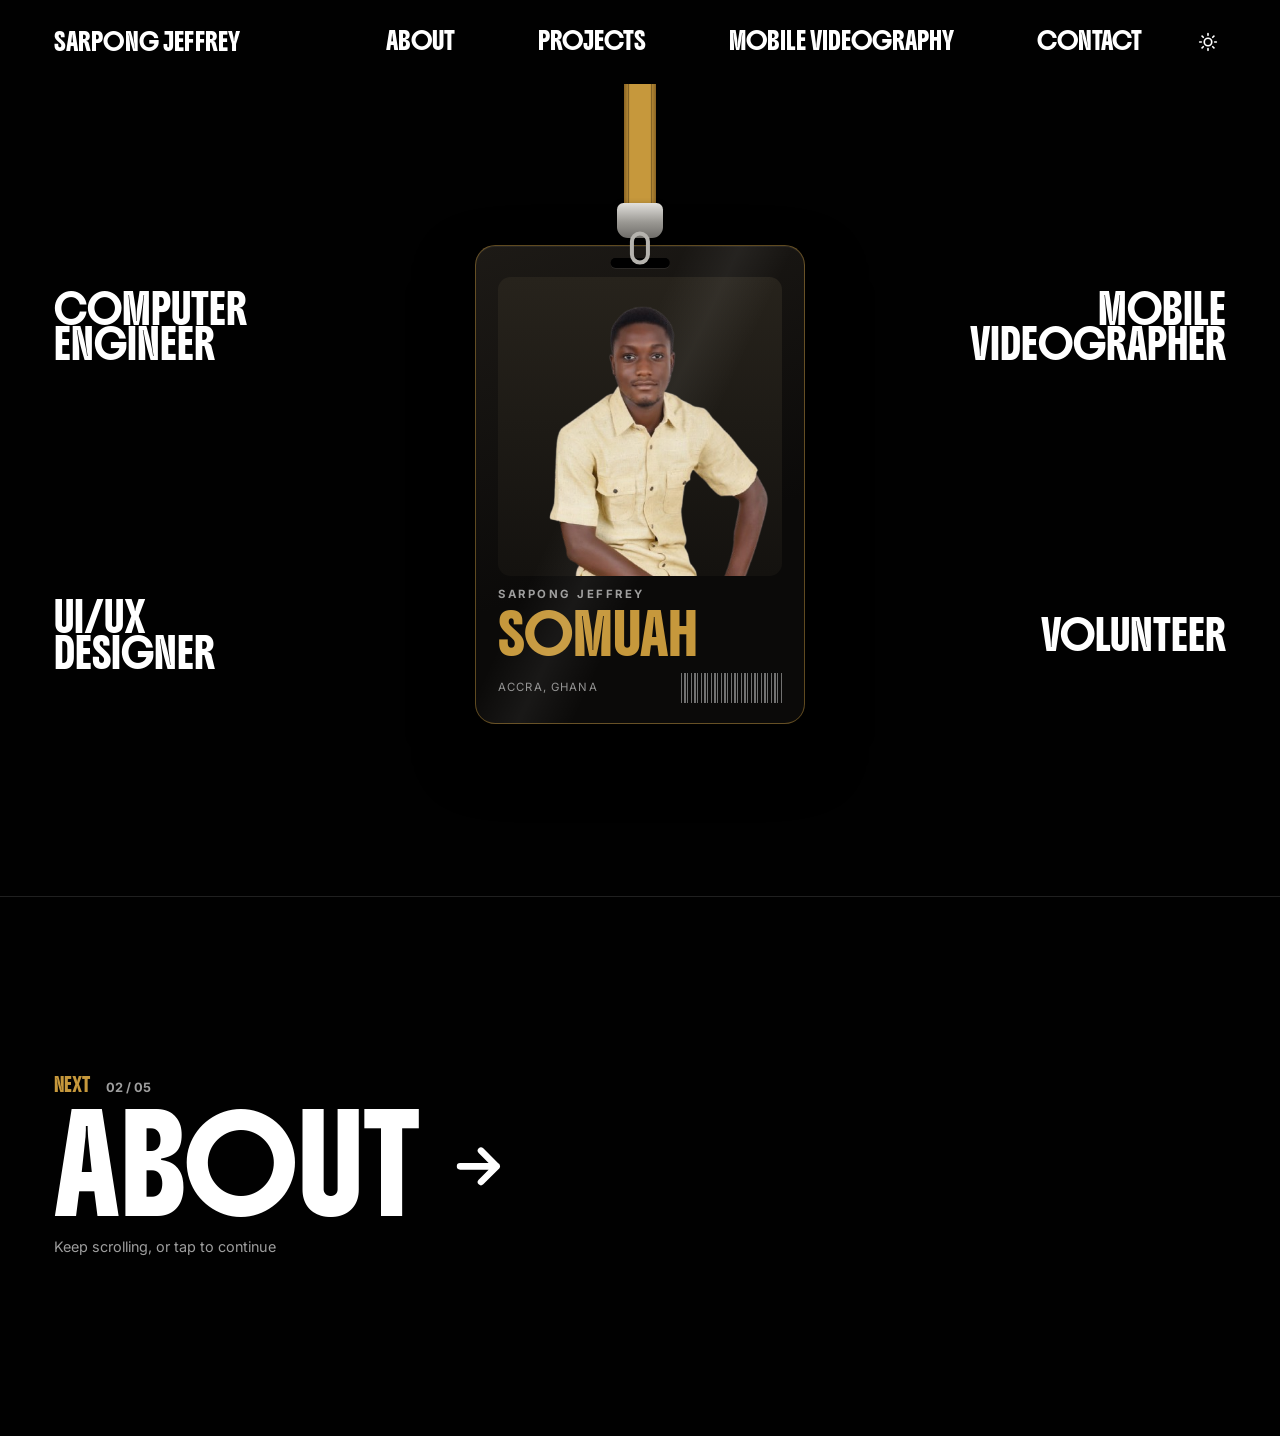
==== index.html @ 5178a1b6 "Flip the badge back with a click anywhere on it The back's "Flip" button is gone; the whole face fli" ====
<!doctype html>
<html lang="en">
<head>
<meta charset="utf-8">
<meta name="viewport" content="width=device-width, initial-scale=1">
<title>Sarpong Jeffrey — Computer Engineer, Mobile Videographer, UI/UX Designer</title>
<meta name="description" content="Portfolio of Sarpong Jeffrey Somuah — computer engineer, mobile videographer, UI/UX designer and volunteer based in Accra, Ghana.">
<meta property="og:type" content="website">
<meta property="og:site_name" content="Sarpong Jeffrey">
<meta property="og:title" content="Sarpong Jeffrey — Computer Engineer, Mobile Videographer, UI/UX Designer">
<meta property="og:description" content="Portfolio of Sarpong Jeffrey Somuah — computer engineer, mobile videographer, UI/UX designer and volunteer based in Accra, Ghana.">
<meta property="og:url" content="https://s0muah.github.io/">
<meta property="og:image" content="https://s0muah.github.io/assets/og-card.png">
<meta property="og:image:width" content="1200">
<meta property="og:image:height" content="630">
<meta property="og:image:alt" content="Sarpong Jeffrey seated in front of a gold circle, beside his name and roles.">
<meta name="twitter:card" content="summary_large_image">
<link rel="icon" href="favicon.svg" type="image/svg+xml">
<link rel="icon" href="favicon-32.png" type="image/png" sizes="32x32">
<link rel="apple-touch-icon" href="apple-touch-icon.png">
<link rel="preconnect" href="https://fonts.googleapis.com">
<link rel="preconnect" href="https://fonts.gstatic.com" crossorigin>
<link rel="stylesheet" href="https://fonts.googleapis.com/css2?family=Boldonse&family=Inter:wght@400;700&display=swap">
<script>try { if (localStorage.getItem("theme") === "light") document.documentElement.dataset.theme = "light"; } catch (e) {}</script>
<link rel="stylesheet" href="css/style.css?v=0d8127ca">
</head>
<body>

<header>
  <nav class="nav" aria-label="Primary">
    <a class="nav__brand" href="index.html">SARPONG JEFFREY</a>
    <button class="nav__toggle" type="button" aria-expanded="false" aria-controls="primary-menu">MENU</button>
    <ul class="nav__menu" id="primary-menu">
      <li><a class="nav__link" href="about.html">ABOUT</a></li>
      <li><a class="nav__link" href="projects.html">PROJECTS</a></li>
      <li><a class="nav__link" href="videography.html">MOBILE VIDEOGRAPHY</a></li>
      <li><a class="nav__link" href="contact.html">CONTACT</a></li>
    </ul>
    <button class="nav__theme" type="button" aria-label="Switch to light mode">
      <svg class="nav__theme-sun" viewBox="0 0 24 24" fill="none" stroke="currentColor" stroke-width="2" stroke-linecap="round" aria-hidden="true"><circle cx="12" cy="12" r="4.5"/><path d="M12 2v2M12 20v2M4.9 4.9l1.4 1.4M17.7 17.7l1.4 1.4M2 12h2M20 12h2M4.9 19.1l1.4-1.4M17.7 6.3l1.4-1.4"/></svg>
      <svg class="nav__theme-moon" viewBox="0 0 24 24" fill="none" stroke="currentColor" stroke-width="2" stroke-linecap="round" stroke-linejoin="round" aria-hidden="true"><path d="M20.5 14.5A8.5 8.5 0 1 1 9.5 3.5a7 7 0 0 0 11 11z"/></svg>
    </button>
  </nav>
</header>

<main>
  <section class="hero" aria-labelledby="hero-name">
    <h1 class="visually-hidden" id="hero-name">Sarpong Jeffrey Somuah</h1>

    <!-- ID badge on a lanyard: drops in, then main.js flips it between the
         photo and "What I do". The face that is turned away is made inert. -->
    <div class="badge">
      <span class="badge__strap" aria-hidden="true"></span>
      <span class="badge__clip" aria-hidden="true"></span>
      <div class="badge__card">
        <div class="badge__inner">
          <div class="badge__face badge__face--front">
            <span class="badge__slot" aria-hidden="true"></span>
            <div class="badge__photo">
              <img src="assets/portrait-home.png" alt="Sarpong Jeffrey, wearing a cream linen shirt." width="422" height="591">
            </div>
            <p class="badge__first">SARPONG JEFFREY</p>
            <p class="badge__name">SOMUAH</p>
            <div class="badge__foot">
              <span class="badge__meta">Accra, Ghana</span>
              <span class="badge__code" aria-hidden="true"></span>
            </div>
            <button class="badge__flip" type="button" aria-label="Flip the card to see what I do"></button>
          </div>
          <div class="badge__face badge__face--back" inert>
            <span class="badge__slot" aria-hidden="true"></span>
            <p class="badge__heading">WHAT I DO</p>
            <ul class="badge__roles">
              <li><a href="projects.html"><span class="badge__num">01</span><span><b>Computer Engineer</b><small>Projects</small></span></a></li>
              <li><a href="videography.html"><span class="badge__num">02</span><span><b>Mobile Videographer</b><small>Reels</small></span></a></li>
              <li><a href="projects.html"><span class="badge__num">03</span><span><b>UI/UX Designer</b><small>Projects</small></span></a></li>
              <li><a href="about.html"><span class="badge__num">04</span><span><b>Volunteer</b><small>About</small></span></a></li>
            </ul>
            <div class="badge__foot">
              <span class="badge__meta">Accra, Ghana</span>
              <span class="badge__code" aria-hidden="true"></span>
            </div>
            <button class="badge__flip" type="button" aria-label="Flip the card back to the photo"></button>
          </div>
        </div>
      </div>
    </div>

    <span class="hero__tag hero__tag--tl">COMPUTER<br>ENGINEER</span>
    <a class="hero__tag hero__tag--tr" href="videography.html">MOBILE<br>VIDEOGRAPHER</a>
    <span class="hero__tag hero__tag--bl">UI/UX<br>DESIGNER</span>
    <span class="hero__tag hero__tag--br">VOLUNTEER</span>
  </section>
</main>

<!-- Leads on to the next page: click it, or keep scrolling at the bottom of
     the page to fill the gold line (main.js). -->
<a class="next" href="about.html">
  <span class="next__label">NEXT <span class="next__step">02 / 05</span></span>
  <span class="next__title">ABOUT<svg class="next__arrow" viewBox="0 0 24 24" fill="none" stroke="currentColor" stroke-width="2.5" stroke-linecap="round" stroke-linejoin="round" aria-hidden="true"><path d="M5 12h14M13 6l6 6-6 6"/></svg></span>
  <span class="next__hint">Keep scrolling, or tap to continue</span>
  <span class="next__bar" aria-hidden="true"></span>
</a>
<!-- Back to top; main.js shows it once the visitor is well down the page. -->
<button class="totop" type="button" aria-label="Back to top" hidden>
  <svg viewBox="0 0 24 24" fill="none" stroke="currentColor" stroke-width="2.5" stroke-linecap="round" stroke-linejoin="round" aria-hidden="true"><path d="M12 19V5M6 11l6-6 6 6"/></svg>
</button>

<!-- Floating now-playing mini-player; main.js fills, peeks and tucks it. -->
<a class="np" href="https://open.spotify.com/" target="_blank" rel="noopener noreferrer" hidden>
  <span class="np__disc" aria-hidden="true"><img class="np__art" alt="" width="64" height="64" hidden></span>
  <span class="np__more">
    <span class="np__body">
      <span class="np__text">
        <span class="np__status"><span class="np__bars" aria-hidden="true"><span></span><span></span><span></span></span><span class="np__label">Now playing</span></span>
        <span class="np__title"></span>
        <span class="np__artist"></span>
      </span>
      <svg class="np__go" viewBox="0 0 24 24" fill="none" stroke="currentColor" stroke-width="2" stroke-linecap="round" stroke-linejoin="round" aria-hidden="true"><path d="M7 17 17 7M8 7h9v9"/></svg>
    </span>
  </span>
</a>

<script src="js/main.js?v=79698c44"></script>
</body>
</html>
---- css/style.css ----
/* ==========================================================================
   Sarpong Jeffrey — portfolio
   Design tokens taken directly from the Figma file (Fr6ovCaBcgdWnB078Ls0Df).
   ========================================================================== */

:root {
  color-scheme: dark;

  --bg:          #010101;
  --fg:          #ffffff;
  --gold:        rgba(198, 152, 60, 0.82);   /* Ellipse 1 fill */
  --gold-solid:  #c6983c;
  --green:       #56a741;                    /* journey / achievement labels */
  --wordmark:    rgba(255, 255, 255, 0.71);  /* "SOMUAH" */
  --scrim:       rgba(18, 15, 15, 0.84);     /* videography overlay */
  --card-veil:   rgba(0, 0, 0, 0.18);        /* reel card tint */
  --muted:       rgba(255, 255, 255, 0.62);
  --surface:     rgba(255, 255, 255, 0.06);  /* empty reel card */
  --hairline:    rgba(255, 255, 255, 0.12);
  --fade:        rgba(1, 1, 1, 0.88);        /* mobile hero tag backing */
  --fade-clear:  rgba(1, 1, 1, 0);
  --np-bg:       rgba(16, 14, 12, 0.78);     /* floating now-playing */

  --display: "Boldonse", "Arial Black", system-ui, sans-serif;
  --body:    "Inter", system-ui, -apple-system, sans-serif;

  /* The Figma frame is 1512x982; page gutters scale from that. */
  --gutter: clamp(1.25rem, 4.2vw, 4rem);
  --maxw: 1512px;
}

/* Light mode — not in the Figma file, which is dark only. Set on <html> by
   the inline script in each page's <head>, from the visitor's saved choice.
   Warm paper rather than pure white, to sit with the cream and gold. Gold
   and green are deepened: at their design values they fall well under 4.5:1
   against a light ground. */
:root[data-theme="light"] {
  color-scheme: light;

  --bg:          #f6f2ea;
  --fg:          #141210;
  --gold-solid:  #8f6420;
  --green:       #3a7a2b;
  --wordmark:    rgba(20, 18, 16, 0.78);
  --scrim:       rgba(246, 242, 234, 0.88);
  --muted:       rgba(20, 18, 16, 0.64);
  --surface:     rgba(20, 18, 16, 0.06);
  --hairline:    rgba(20, 18, 16, 0.14);
  --fade:        rgba(246, 242, 234, 0.9);
  --fade-clear:  rgba(246, 242, 234, 0);
  --np-bg:       rgba(250, 247, 241, 0.86);
}

*, *::before, *::after { box-sizing: border-box; }

html { -webkit-text-size-adjust: 100%; scroll-behavior: smooth; }

body {
  margin: 0;
  background: var(--bg);
  color: var(--fg);
  font-family: var(--body);
  font-size: 16px;
  line-height: 1.5;
  overflow-x: hidden;
  -webkit-font-smoothing: antialiased;
  transition: background-color 0.3s ease, color 0.3s ease;
}

img { max-width: 100%; display: block; }
a { color: inherit; }

.visually-hidden {
  position: absolute; width: 1px; height: 1px;
  padding: 0; margin: -1px; overflow: hidden;
  clip: rect(0 0 0 0); white-space: nowrap; border: 0;
}

:focus-visible { outline: 2px solid var(--gold-solid); outline-offset: 4px; }

/* --------------------------------------------------------------------------
   Navigation — Boldonse 20px in the design, tracked across the top edge.
   -------------------------------------------------------------------------- */

.nav {
  position: relative;
  z-index: 30;
  display: flex;
  align-items: center;
  justify-content: space-between;
  gap: 1rem;
  padding: clamp(1rem, 2.4vw, 1.5rem) var(--gutter);
  max-width: var(--maxw);
  margin: 0 auto;
}

.nav__brand,
.nav__link {
  font-family: var(--display);
  font-size: clamp(0.6rem, 1.32vw, 1.25rem);
  line-height: 1.4;
  text-decoration: none;
  white-space: nowrap;
}

.nav__brand { letter-spacing: 0.01em; }

.nav__menu {
  display: flex;
  align-items: center;
  gap: clamp(1rem, 6.5vw, 6.5rem);
  list-style: none;
  margin: 0;
  padding: 0;
}

.nav__link {
  position: relative;
  padding-bottom: 2px;
  transition: color 0.22s ease;
}

.nav__link::after {
  content: "";
  position: absolute;
  left: 0; bottom: -2px;
  width: 100%; height: 2px;
  background: var(--gold-solid);
  transform: scaleX(0);
  transform-origin: left;
  transition: transform 0.28s ease;
}

.nav__link:hover::after,
.nav__link:focus-visible::after,
.nav__link[aria-current="page"]::after { transform: scaleX(1); }

.nav__link[aria-current="page"] { color: var(--gold-solid); }

/* Toggle is only revealed at the narrow breakpoint. */
.nav__toggle {
  display: none;
  background: none;
  border: 0;
  color: var(--fg);
  font-family: var(--display);
  font-size: 0.7rem;
  cursor: pointer;
  padding: 0.4rem 0;
}

/* Theme switch. Last in the row on desktop; main.js keeps its label in step
   with the theme it would switch to. */
.nav__menu { margin-left: auto; }

.nav__theme {
  order: 1;
  display: grid;
  place-items: center;
  flex: 0 0 auto;
  width: 2.25rem;
  height: 2.25rem;
  margin-left: clamp(0.5rem, 2.5vw, 2.5rem);
  padding: 0;
  border: 0;
  border-radius: 50%;
  background: none;
  color: var(--fg);
  cursor: pointer;
  transition: color 0.22s ease, rotate 0.4s ease;
}

.nav__theme:hover,
.nav__theme:focus-visible { color: var(--gold-solid); rotate: 20deg; }

.nav__theme svg { width: 1.25rem; height: 1.25rem; }

/* Shows the theme a click would switch to: the sun in dark mode. */
.nav__theme-moon,
:root[data-theme="light"] .nav__theme-sun { display: none; }

:root[data-theme="light"] .nav__theme-moon { display: block; }

/* --------------------------------------------------------------------------
   Homepage hero
   The ID badge hangs in the centre, with the role tags in the lower corners.
   -------------------------------------------------------------------------- */

.hero {
  position: relative;
  /* Definite height, which the badge is placed from. The svh line wins where supported: on phones 100vh is the height with the URL
     bar hidden, so reserving it pushes the tags below the fold. */
  height: calc(100vh - 5.5rem);
  height: calc(100svh - 5.5rem);
  min-height: 520px;
  max-width: var(--maxw);
  margin: 0 auto;
  overflow: hidden;
  /* The ID badge hangs from the top edge with its card centred at --badge-y
     of the hero's height; its width keeps the card about 60% of that. */
  --hero-h: max(100vh - 5.5rem, 520px);
  --hero-h: max(100svh - 5.5rem, 520px);
  --badge-w: min(var(--hero-h) * 0.41, 330px, 64vw);
  --badge-y: 0.5;
}

/* --------------------------------------------------------------------------
   ID badge: a lanyard card in the middle of the hero. The front
   carries the photo and name; .badge--flipped (main.js) turns it over to
   "What I do". Everything inside is sized in em off the card's width, so it
   scales as one piece. Fixed dark in both themes, like the record.
   -------------------------------------------------------------------------- */

.badge {
  position: absolute;
  top: 0;
  left: 50%;
  translate: -50% 0;
  width: var(--badge-w);
  display: flex;
  flex-direction: column;
  align-items: center;
  font-size: calc(var(--badge-w) / 18);
  transform-origin: 50% 0;
}

.badge__strap {
  width: 1.7em;
  height: max(1.5rem, var(--hero-h) * var(--badge-y) - var(--badge-w) * 0.725 - 2.6em);
  background:
    linear-gradient(90deg, transparent 0.2em, rgba(0, 0, 0, 0.28) 0.2em 0.26em, transparent 0.26em calc(100% - 0.26em), rgba(0, 0, 0, 0.28) calc(100% - 0.26em) calc(100% - 0.2em), transparent calc(100% - 0.2em)),
    linear-gradient(90deg, #8a6424, #c6983c 20% 80%, #8a6424);
}

/* Metal clip at the end of the strap, with the ring that runs into the
   card's slot. */
.badge__clip {
  position: relative;
  z-index: 2;
  width: 2.5em;
  height: 1.9em;
  border-radius: 0.35em 0.35em 0.6em 0.6em;
  background: linear-gradient(#e2e0dc, #9a9893 55%, #6f6d69);
  box-shadow: 0 0.15em 0.4em rgba(0, 0, 0, 0.45);
  /* It overlaps the card's top edge; a click there should still flip it. */
  pointer-events: none;
}

.badge__clip::after {
  content: "";
  position: absolute;
  top: 100%;
  left: 50%;
  translate: -50% -0.35em;
  width: 1.1em;
  height: 1.8em;
  border: 0.22em solid #b5b3ae;
  border-radius: 0.6em;
}

.badge__card {
  width: 100%;
  aspect-ratio: 1 / 1.45;
  margin-top: 0.4em;
  perspective: 1400px;
}

.badge__inner {
  position: relative;
  height: 100%;
  transform-style: preserve-3d;
  transition: transform 0.95s cubic-bezier(0.5, 0.05, 0.2, 1);
}

.badge--flipped .badge__inner { transform: rotateY(180deg); }

.badge__face {
  position: absolute;
  inset: 0;
  display: flex;
  flex-direction: column;
  padding: 1.7em 1.2em 1.1em;
  border: 1px solid rgba(198, 152, 60, 0.45);
  border-radius: 1.1em;
  background: linear-gradient(160deg, #1d1a16, #0b0a09 62%);
  box-shadow: 0 1.6em 3.2em rgba(0, 0, 0, 0.55), inset 0 1px 0 rgba(255, 255, 255, 0.06);
  color: #fff;
  font-family: var(--body);
  overflow: hidden;
  -webkit-backface-visibility: hidden;
  backface-visibility: hidden;
}

/* A sheen across the laminate. */
.badge__face::after {
  content: "";
  position: absolute;
  inset: 0;
  background: linear-gradient(115deg, transparent 38%, rgba(255, 255, 255, 0.06) 48%, transparent 58%);
  pointer-events: none;
}

.badge__face--back { transform: rotateY(180deg); }

.badge__slot {
  position: absolute;
  top: 0.65em;
  left: 50%;
  translate: -50% 0;
  width: 3.2em;
  height: 0.55em;
  border-radius: 1em;
  background: #000;
  box-shadow: inset 0 1px 2px rgba(0, 0, 0, 0.9), 0 1px 0 rgba(255, 255, 255, 0.08);
}

.badge__photo {
  flex: 1 1 auto;
  min-height: 0;
  border-radius: 0.7em;
  overflow: hidden;
  background: linear-gradient(#27231c, #14120f);
}

.badge__photo img {
  display: block;
  width: 100%;
  height: 100%;
  object-fit: cover;
  object-position: 50% 0;
}

.badge__first {
  margin: 0.9em 0 0;
  font-size: 0.62em;
  font-weight: 700;
  letter-spacing: 0.22em;
  color: rgba(255, 255, 255, 0.6);
}

.badge__name {
  margin: 0.15em 0 0;
  font-family: var(--display);
  font-size: 2.15em;
  line-height: 1.3;
  color: #c6983c;
}

.badge__foot {
  display: flex;
  justify-content: space-between;
  align-items: center;
  margin-top: 0.7em;
}

.badge__meta {
  font-size: 0.62em;
  letter-spacing: 0.1em;
  text-transform: uppercase;
  color: rgba(255, 255, 255, 0.55);
}

.badge__code {
  width: 5.5em;
  height: 1.6em;
  background: repeating-linear-gradient(90deg,
    rgba(255, 255, 255, 0.7) 0 1px, transparent 1px 3px,
    rgba(255, 255, 255, 0.7) 3px 5px, transparent 5px 6px,
    rgba(255, 255, 255, 0.7) 6px 7px, transparent 7px 10px);
  opacity: 0.6;
}

/* Each face is its own flip control. On the back it sits under the role
   links, so they still take their own clicks; the list lets every other
   click (its gaps, the space below) through to it. */
.badge__flip {
  position: absolute;
  inset: 0;
  z-index: 1;
  padding: 0;
  border: 0;
  border-radius: inherit;
  background: none;
  cursor: pointer;
}

.badge__face--back .badge__flip { z-index: 0; }

.badge__heading {
  margin: 0.7em 0 0.9em;
  font-family: var(--display);
  font-size: 0.95em;
  line-height: 1.4;
  color: #c6983c;
}

.badge__roles {
  position: relative;
  z-index: 1;
  pointer-events: none;
  flex: 1 1 auto;
  display: grid;
  align-content: start;
  gap: 0.55em;
  margin: 0;
  padding: 0;
  list-style: none;
}

.badge__roles a {
  pointer-events: auto;
  display: flex;
  align-items: center;
  gap: 0.8em;
  padding: 0.65em 0.75em;
  border: 1px solid rgba(255, 255, 255, 0.08);
  border-radius: 0.7em;
  background: rgba(255, 255, 255, 0.05);
  color: #fff;
  text-decoration: none;
  transition: border-color 0.22s ease, background 0.22s ease;
}

.badge__roles a:hover,
.badge__roles a:focus-visible {
  border-color: #c6983c;
  background: rgba(198, 152, 60, 0.1);
}

.badge__num {
  display: grid;
  place-items: center;
  flex: 0 0 auto;
  width: 3em;
  height: 3em;
  border-radius: 0.7em;
  background: rgba(198, 152, 60, 0.16);
  color: #c6983c;
  font-size: 0.7em;
  font-weight: 700;
}

.badge__roles b { display: block; font-size: 0.82em; line-height: 1.3; }

.badge__roles small {
  display: block;
  font-size: 0.62em;
  color: rgba(255, 255, 255, 0.55);
}

/* Role words set large around the badge: two level with its upper half,
   two with its lower half, each held to the margin on its own side. Their
   size comes off the width so the longest line (VIDEOGRAPHER) always clears
   the card. */
.hero__tag {
  position: absolute;
  top: 30%;
  left: var(--gutter);
  translate: 0 -50%;
  font-family: var(--display);
  font-size: clamp(1rem, 2.15vw, 2.4rem);
  line-height: 1.3;
  text-decoration: none;
  white-space: nowrap;
}

.hero__tag--tr,
.hero__tag--br { left: auto; right: var(--gutter); text-align: right; }

.hero__tag--bl,
.hero__tag--br { top: 68%; }

a.hero__tag { transition: color 0.22s ease; }
a.hero__tag:hover,
a.hero__tag:focus-visible { color: var(--gold-solid); }

/* --------------------------------------------------------------------------
   Homepage entrance
   The composition assembles in the order it was drawn: the gold ellipse
   blooms open, the wordmark rises behind it, then the portrait steps into
   frame from below the clipped bottom edge, and the role tags settle last.

   These animate `transform`, which is a separate property from the
   `translate` used for centring above — so the entrance never has to
   restate, or accidentally clobber, the layout's own offsets.
   -------------------------------------------------------------------------- */

@keyframes rise-in {
  from { opacity: 0; transform: translateY(1.6rem); }
  to   { opacity: 1; transform: translateY(0); }
}

/* The badge falls in from above the hero's top edge and bounces on its
   strap, then swings to rest about the top of the strap. Drop and swing
   animate different properties, so the two overlap cleanly. */
@keyframes badge-drop {
  0%   { transform: translateY(-105%); }
  60%  { transform: translateY(2.5%); }
  80%  { transform: translateY(-1%); }
  100% { transform: translateY(0); }
}

@keyframes badge-swing {
  0%, 100% { rotate: 0deg; }
  25% { rotate: 3.5deg; }
  50% { rotate: -2deg; }
  75% { rotate: 0.8deg; }
}

.hero__tag {
  /* `both` holds the opening frame before the delay elapses, so nothing
     flashes at full opacity first. */
  animation-fill-mode: both;
  animation-timing-function: cubic-bezier(0.22, 0.61, 0.36, 1);
}

.badge {
  animation:
    badge-drop 1.1s cubic-bezier(0.3, 0.7, 0.3, 1) 0.42s both,
    badge-swing 1.9s ease-in-out 1.3s both;
}

/* The words follow the badge in, one after another round the card. */
.hero__tag {
  animation-name: rise-in;
  animation-duration: 0.8s;
  animation-delay: 1.1s;
}

.hero__tag--tr { animation-delay: 1.22s; }
.hero__tag--bl { animation-delay: 1.34s; }
.hero__tag--br { animation-delay: 1.46s; }

/* --------------------------------------------------------------------------
   Generic page scaffolding for the interior pages
   -------------------------------------------------------------------------- */

.page {
  max-width: var(--maxw);
  margin: 0 auto;
  padding: clamp(1.5rem, 4vw, 3rem) var(--gutter) clamp(4rem, 8vw, 7rem);
}

.page__title {
  font-family: var(--display);
  font-size: clamp(1.75rem, 4vw, 2.5rem);   /* 40px in Figma */
  line-height: 1.35;
  margin: 0 0 1.25rem;
}

.section-heading {
  font-family: var(--display);
  font-size: clamp(1rem, 1.6vw, 1.25rem);   /* 20px in Figma */
  line-height: 1.4;
  margin: 0 0 1rem;
}

.section-heading--lg { font-size: clamp(1.15rem, 1.9vw, 1.5rem); } /* 24px */

/* Interior pages get one restrained entrance, reusing the hero's keyframe:
   the heading rises, the content follows a beat behind it. Deliberately two
   moving parts per page — the pages are dense, and staggering every section
   would turn reading into waiting.

   projects.html has no visible title, so its grid carries the whole
   entrance on the second step. */
.page__title,
.videography__title {
  animation: rise-in 0.7s cubic-bezier(0.22, 0.61, 0.36, 1) 0.05s both;
}

.page > :not(.page__title):not(.visually-hidden),
.videography__content > :not(.videography__title) {
  animation: rise-in 0.8s cubic-bezier(0.22, 0.61, 0.36, 1) 0.18s both;
}

/* Outlined call-to-action in the nav's type and the theme's gold; fills on
   hover. Used for the CV download on the about and contact pages. */
.button {
  display: inline-flex;
  align-items: center;
  gap: 0.6rem;
  justify-self: start;   /* stay content-width inside grid parents */
  padding: 0.85rem 1.4rem;
  border: 2px solid var(--gold-solid);
  border-radius: 999px;
  color: var(--fg);
  font-family: var(--display);
  font-size: 0.75rem;
  line-height: 1.4;
  text-decoration: none;
  transition: background-color 0.22s ease, color 0.22s ease;
}

.button svg { width: 1.1rem; height: 1.1rem; flex: 0 0 auto; }

.button:hover,
.button:focus-visible {
  background: var(--gold-solid);
  color: var(--bg);
}

/* --------------------------------------------------------------------------
   About page
   -------------------------------------------------------------------------- */

.about__cv { margin-top: 1.5rem; }

.about {
  display: grid;
  grid-template-columns: minmax(0, 1fr) minmax(0, 1.25fr) minmax(0, 1.7fr);
  /* Intro and journey each span two rows so the short education block no
     longer sets the height of the first row: in a plain two-row grid the
     tall intro stretched it, leaving a dead band under education. */
  grid-template-areas:
    "intro   portrait education"
    "intro   portrait journey"
    "achieve portrait journey";
  gap: clamp(1.5rem, 3vw, 3rem);
  align-items: start;
}

.about__intro       { grid-area: intro; }
.about__portrait-col{ grid-area: portrait; position: relative; align-self: stretch; }
.about__education   { grid-area: education; position: relative; }
.about__achievements{ grid-area: achieve; position: relative; }
.about__journey     { grid-area: journey; position: relative; }

.about__bio {
  font-family: var(--body);
  font-size: clamp(1rem, 1.35vw, 1.25rem);   /* 20px */
  line-height: 1.45;
  color: var(--fg);
  margin: 0;
  max-width: 26rem;
}

/* The bio runs to two paragraphs; .about__bio zeroes the default margin. */
.about__bio + .about__bio { margin-top: 0.9rem; }

/* <picture> is inline by default, which would strip the auto margins off the
   image inside it. */
.about__portrait-col > picture { display: block; }

.about__portrait {
  width: 100%;
  max-width: 469px;      /* Figma box */
  height: auto;
  margin: 0 auto;
  object-fit: contain;
}

/* Hand-drawn arrows: decorative, sized to the exported SVG geometry.
   Both the size and the negative offsets are expressed as a share of the
   1512px Figma frame so the arrows keep pointing at the same spot as the
   columns narrow, and capped in px so they stop growing past the frame. */
.arrow {
  position: absolute;
  height: auto;
  pointer-events: none;
  user-select: none;
  z-index: 2;
}

.arrow--education {
  width: min(8.78vw, 132.74px);
  top: -1.5rem;
  left: calc(-1 * min(9.52vw, 144px));
  rotate: -18.21deg;
}

.arrow--journey {
  width: min(7.37vw, 111.48px);
  top: -0.5rem;
  left: calc(-1 * min(8.47vw, 128px));
  rotate: -23.62deg;
}

.arrow--achievements {
  width: min(13.61vw, 205.74px);
  top: -1rem;
  right: calc(-1 * min(13.76vw, 208px));
  rotate: 7.54deg;
}

.school-list {
  list-style: none;
  margin: 0;
  padding: 0;
  display: grid;
  gap: 0.75rem;
}

.school-list li {
  font-family: var(--body);
  font-size: 0.875rem;   /* 14px */
  line-height: 1.4;
  letter-spacing: 0.02em;
}

/* Entry blocks — green bold title, plain supporting lines, 16px. The design
   set these in Bellota; Inter now carries all body text site-wide. */
.entry-grid {
  display: grid;
  grid-template-columns: repeat(auto-fit, minmax(15rem, 1fr));
  gap: clamp(1rem, 2vw, 1.75rem) clamp(1rem, 2vw, 2rem);
}

.entry {
  font-family: var(--body);
  font-size: 1rem;      /* 16px */
  line-height: 1.4;
  max-width: 20rem;
}

.entry__role { color: var(--green); font-weight: 700; margin: 0; }
.entry__line { color: var(--fg); margin: 0; }

.entry-stack {
  display: grid;
  gap: clamp(0.9rem, 1.6vw, 1.4rem);
}

/* --------------------------------------------------------------------------
   Projects page — 2x2 in the design
   -------------------------------------------------------------------------- */

.projects {
  display: grid;
  grid-template-columns: repeat(2, minmax(0, 1fr));
  gap: clamp(2rem, 4.5vw, 3.5rem) clamp(2rem, 8vw, 7rem);
  max-width: 1100px;
  margin: 0 auto;
}

.project__title {
  font-family: var(--display);
  font-size: clamp(1.5rem, 3.2vw, 2.5rem);   /* 40px */
  line-height: 1.3;
  margin: 0 0 0.85rem;
  max-width: 412px;   /* Figma title box; preserves the designed line breaks */
}

/* Brand mark for a project that has one; sized from its own artwork so it
   never picks up a shared image rule. */
.project__mark {
  width: clamp(9rem, 15vw, 13.75rem);
  height: auto;
  margin-top: clamp(1.25rem, 2.5vw, 2rem);
}

.project__body {
  font-family: var(--body);
  font-size: clamp(1rem, 1.6vw, 1.5rem);     /* 24px */
  line-height: 1.32;
  margin: 0;
  max-width: 24rem;
}

/* --------------------------------------------------------------------------
   Videography page
   -------------------------------------------------------------------------- */

.videography {
  position: relative;
  min-height: 100vh;
  isolation: isolate;
  overflow: hidden;
}

/* Fixed rather than absolute: the reel grid makes the page several screens
   tall, and the 334% zoom below is relative to this box's height. */
.videography__bg {
  position: fixed;
  inset: 0;
  z-index: -2;
  background-image: url("../assets/video-bg.png");
  /* Figma blows this screenshot up to ~3.34x the frame height so it reads as
     texture rather than a legible UI; keep that zoom at every viewport. */
  background-size: auto 334%;
  background-position: center 73%;
}

.videography__scrim {
  position: fixed;
  inset: 0;
  z-index: -1;
  background: var(--scrim);
}

/* Figma places the portrait in a 1307x956 window at (205, 26) and scales the
   source inside it; percentages below are that geometry against the frame.
   Fixed, like the background behind it, so the portrait holds still while
   the reel grid scrolls over it; the percentages now read against the
   viewport, which is what the frame was anyway. */
.videography__portrait-frame {
  position: fixed;
  left: 13.56%;
  top: 2.65vh;
  width: 86.44%;
  height: 97.35vh;
  overflow: hidden;
  z-index: 0;
  pointer-events: none;
}

.videography__portrait {
  position: absolute;
  left: 0;
  top: -29.28%;
  width: 191.83%;
  height: 147.77%;
  max-width: none;
  object-fit: fill;
}

.videography__content {
  position: relative;
  z-index: 1;
  max-width: var(--maxw);
  margin: 0 auto;
  padding: clamp(3rem, 12vh, 8rem) var(--gutter) clamp(3rem, 8vh, 5rem);
  display: flex;
  flex-direction: column;
  justify-content: center;
  min-height: 100vh;
}

.videography__title {
  font-family: var(--body);
  font-weight: 700;
  font-size: clamp(2rem, 4.2vw, 4rem);       /* 64px */
  line-height: 1.15;
  margin: 0 0 1.25rem;
}

.videography__copy {
  font-family: var(--body);
  font-size: clamp(1rem, 1.6vw, 1.5rem);     /* 24px */
  line-height: 1.3;
  margin: 0 0 clamp(2rem, 5vw, 3.5rem);
  max-width: 773px;                          /* Figma text box */
}

/* The full TikTok catalogue, so a wrapping grid rather than the design's row
   of three. Cards keep the design's 276x240 shape: the covers are a mix of
   portrait and landscape, and near-square crops both without losing much. */
.reels {
  list-style: none;
  margin: 0;
  padding: 0;
  display: grid;
  grid-template-columns: repeat(auto-fill, minmax(220px, 1fr));
  gap: clamp(0.75rem, 1.8vw, 1.5rem);
}

.reel {
  position: relative;
  display: block;
  width: 100%;
  aspect-ratio: 276 / 240;
  border-radius: 24px;
  overflow: hidden;
  border: 0;
  padding: 0;
  /* What shows until the cover arrives, or if it never does. */
  background: var(--surface);
  cursor: pointer;
}

.reel__thumb {
  position: absolute;
  inset: 0;
  width: 100%;
  height: 100%;
  object-fit: cover;
  transition: scale 0.4s ease;
}

.reel:hover .reel__thumb,
.reel:focus-visible .reel__thumb { scale: 1.05; }

/* The design's 40% grey wash read as fog across thirty covers. A light dark
   tint instead keeps the colour and still lifts the white play button; it
   clears on hover. Same in both themes - it sits on the footage. */
.reel::after {
  content: "";
  position: absolute;
  inset: 0;
  background: var(--card-veil);
  transition: background 0.25s ease;
}

.reel:hover::after,
.reel:focus-visible::after { background: transparent; }

.reel__play {
  position: absolute;
  top: 50%; left: 50%;
  translate: -50% -50%;
  width: clamp(44px, 30%, 64px);
  height: auto;
  z-index: 1;
  filter: drop-shadow(0 2px 8px rgba(0, 0, 0, 0.45));
  transition: scale 0.25s ease;
}

.reel:hover .reel__play { scale: 1.08; }

/* "Exporting" intro, after CapCut's export screen. Shown only while <html>
   has .export-pending (set in the page's <head>); main.js fills the ring,
   then swaps that class for .export--leaving to fade it out. */
.export { display: none; }

.export-pending .export,
.export--leaving {
  position: fixed;
  inset: 0;
  z-index: 100;
  display: flex;
  flex-direction: column;
  align-items: center;
  justify-content: center;
  gap: 0.35rem;
  background: var(--bg);
  cursor: pointer;
}

.export--leaving { animation: export-out 0.45s ease forwards; }

@keyframes export-out { to { opacity: 0; visibility: hidden; } }

.export-pending,
.export-pending body { overflow: hidden; }

/* Hold the page's own entrance until the intro has gone, so it is seen. */
.export-pending .videography__title,
.export-pending .videography__content > * { animation-play-state: paused; }

.export__dial {
  position: relative;
  width: clamp(7rem, 22vw, 9rem);
  aspect-ratio: 1;
  margin-bottom: 1.1rem;
}

.export__ring {
  width: 100%;
  height: 100%;
  rotate: -90deg;   /* fill from twelve o'clock */
}

.export__track,
.export__fill {
  fill: none;
  stroke-width: 5;
}

.export__track { stroke: var(--hairline); }

/* 339.29 is the circumference at r=54; main.js shortens the offset. */
.export__fill {
  stroke: var(--gold-solid);
  stroke-linecap: round;
  stroke-dasharray: 339.29;
  stroke-dashoffset: 339.29;
}

.export__pct {
  position: absolute;
  inset: 0;
  display: grid;
  place-items: center;
  font-family: var(--body);
  font-weight: 700;
  font-size: clamp(1.4rem, 4.5vw, 1.75rem);
  font-variant-numeric: tabular-nums;
}

.export__label {
  margin: 0;
  font-family: var(--body);
  font-weight: 700;
  font-size: 1.1rem;
}

.export__hint {
  margin: 0;
  font-family: var(--body);
  font-size: 0.85rem;
  color: var(--muted);
}

/* Reel player — a TikTok embed in a modal <dialog>. The reels are vertical,
   so the frame is 9:16 and sized by whichever of height or width runs out
   first. */
.player {
  padding: 0;
  border: 0;
  background: none;
  overflow: visible;
  max-width: none;
  max-height: none;
}

.player::backdrop {
  background: rgba(1, 1, 1, 0.88);
}

.player[open] { animation: rise-in 0.35s cubic-bezier(0.22, 0.61, 0.36, 1) both; }

.player__frame {
  width: min(calc((100vh - 6rem) * 9 / 16), calc(100vw - 2rem), 420px);
  width: min(calc((100svh - 6rem) * 9 / 16), calc(100vw - 2rem), 420px);
  aspect-ratio: 9 / 16;
  border-radius: 20px;
  overflow: hidden;
  background: var(--bg);
}

.player__frame--wide {
  width: min(calc((100vh - 6rem) * 16 / 9), calc(100vw - 2rem), 1100px);
  width: min(calc((100svh - 6rem) * 16 / 9), calc(100vw - 2rem), 1100px);
  aspect-ratio: 16 / 9;
}

.player__frame iframe {
  display: block;
  width: 100%;
  height: 100%;
  border: 0;
}

/* Laid over the frame while .player--loading is set. Dark in both themes,
   like the backdrop, and fades rather than cuts to the video. */
.player__loading {
  position: absolute;
  inset: 0;
  display: flex;
  flex-direction: column;
  align-items: center;
  justify-content: center;
  gap: 1rem;
  border-radius: 20px;
  background: #010101;
  color: #fff;
  font-family: var(--body);
  font-weight: 700;
  font-size: 1rem;
  opacity: 0;
  visibility: hidden;
  transition: opacity 0.35s ease, visibility 0.35s ease;
}

.player--loading .player__loading {
  opacity: 1;
  visibility: visible;
  transition: none;
}

.player__spinner {
  width: 3rem;
  height: 3rem;
  animation: player-spin 0.9s linear infinite;
}

.player__spinner circle {
  fill: none;
  stroke: #c6983c;
  stroke-width: 4;
  stroke-linecap: round;
  stroke-dasharray: 80 126;   /* a ~60% arc of the 125.7 circumference */
}

@keyframes player-spin { to { rotate: 360deg; } }

.player__close {
  position: absolute;
  top: -3rem;
  right: 0;
  width: 2.5rem;
  height: 2.5rem;
  border: 0;
  border-radius: 50%;
  background: none;
  /* Fixed rather than themed: the backdrop is dark in both themes. */
  color: #fff;
  font-size: 2rem;
  line-height: 1;
  cursor: pointer;
  transition: color 0.22s ease;
}

.player__close:hover,
.player__close:focus-visible { color: #c6983c; }

/* --------------------------------------------------------------------------
   Next page — the hand-off at the foot of every page. main.js sets --pull
   (0 to 1) as the visitor keeps scrolling at the bottom; the gold bar fills
   and the title leans forward until it reaches 1 and the page changes.
   -------------------------------------------------------------------------- */

.next {
  position: relative;
  z-index: 1;
  display: flex;
  flex-direction: column;
  justify-content: center;
  gap: clamp(0.75rem, 2vh, 1.25rem);
  min-height: 60vh;
  min-height: 60svh;
  max-width: var(--maxw);
  margin: 0 auto;
  padding: clamp(4rem, 10vh, 7rem) var(--gutter);
  border-top: 1px solid var(--hairline);
  color: var(--fg);
  text-decoration: none;
  overflow: hidden;
}

.next__label {
  display: flex;
  align-items: baseline;
  gap: 1rem;
  font-family: var(--display);
  font-size: clamp(0.7rem, 1vw, 0.9rem);
  line-height: 1.5;
  color: var(--gold-solid);
}

.next__step { font-family: var(--body); font-weight: 700; color: var(--muted); }

.next__title {
  display: flex;
  align-items: center;
  flex-wrap: wrap;
  gap: 0 0.3em;
  font-family: var(--display);
  font-size: clamp(2.25rem, 7vw, 6.5rem);
  line-height: 1.15;
  translate: calc(var(--pull, 0) * 2.5rem) 0;
  transition: color 0.3s ease, translate 0.2s ease-out;
}

.next__arrow {
  width: 0.7em;
  height: 0.7em;
  flex: 0 0 auto;
  transition: translate 0.3s ease;
}

.next:hover .next__title,
.next:focus-visible .next__title,
.next--pulling .next__title { color: var(--gold-solid); }

.next:hover .next__arrow,
.next:focus-visible .next__arrow { translate: 0.15em 0; }

.next__hint {
  font-family: var(--body);
  font-size: 0.9rem;
  color: var(--muted);
}

.next__bar {
  position: absolute;
  left: 0;
  right: 0;
  bottom: 0;
  height: 4px;
  background: var(--gold-solid);
  transform-origin: left;
  scale: var(--pull, 0) 1;
  transition: scale 0.2s ease-out;
}

/* On the videography page the fixed backdrop and portrait carry on behind
   the hand-off; the page's scrim keeps the title readable over them. */
.videography + .next { background: var(--scrim); }

/* Leaving: the page lifts and fades before the next one loads. */
.leaving body {
  opacity: 0;
  translate: 0 -2rem;
  transition: opacity 0.35s ease, translate 0.35s ease;
}

/* Same-site page changes crossfade where the browser supports it. */
@view-transition { navigation: auto; }

/* --------------------------------------------------------------------------
   Contact page
   -------------------------------------------------------------------------- */

/* Contact sits in the left column; the gold call-to-action fills the right,
   which used to be half a screen of nothing. */
.contact-page {
  display: grid;
  /* The roundel's column never drops below 14rem: at minmax(0, 1fr) the
     46rem contact column took everything on mid-width windows and squeezed
     the circle into a sliver. */
  grid-template-columns: minmax(0, 46rem) minmax(14rem, 1fr);
  column-gap: clamp(2rem, 5vw, 5rem);
  align-items: start;
}

.contact-page > .page__title,
.contact-page > .contact { grid-column: 1; }

/* Fixed gold and ink rather than theme tokens: light mode's deeper gold
   would sink the dark lettering. */
.contact-cta {
  grid-column: 2;
  grid-row: 1 / span 2;
  align-self: center;
  justify-self: center;
  width: min(100%, 26rem);
  aspect-ratio: 1;
  /* The lettering is sized in cqi - a share of this circle's width - so it
     always fits inside it and the circle never stretches into an oval. */
  container-type: inline-size;
  border-radius: 50%;
  background: #c6983c;
  color: #010101;
  display: flex;
  flex-direction: column;
  align-items: center;
  justify-content: center;
  gap: 1rem;
  text-align: center;
  text-decoration: none;
  transition: scale 0.3s ease;
}

.contact-cta:hover,
.contact-cta:focus-visible { scale: 1.03; }

.contact-cta__text {
  font-family: var(--display);
  font-size: 10cqi;
  line-height: 1.3;
}

.contact-cta__hint {
  font-family: var(--body);
  font-weight: 700;
  font-size: max(0.7rem, 3.4cqi);
  letter-spacing: 0.08em;
}

.contact {
  display: grid;
  gap: clamp(1.5rem, 3vw, 2.5rem);
  max-width: 46rem;
}

.contact__lead {
  font-family: var(--body);
  font-size: clamp(1rem, 1.6vw, 1.5rem);
  line-height: 1.35;
  margin: 0;
  max-width: 34rem;
}

.contact__list {
  list-style: none;
  margin: 0;
  padding: 0;
  display: grid;
  gap: 1.1rem;
}

.contact__row {
  display: flex;
  flex-wrap: wrap;
  align-items: baseline;
  gap: 0.4rem 1.25rem;
}

.contact__label {
  font-family: var(--display);
  font-size: 0.75rem;
  line-height: 1.5;
  color: var(--muted);
  min-width: 7rem;
}

.contact__value {
  font-family: var(--body);
  font-size: clamp(1rem, 1.4vw, 1.25rem);
  text-decoration: none;
  border-bottom: 1px solid transparent;
  transition: border-color 0.22s ease, color 0.22s ease;
}

a.contact__value:hover,
a.contact__value:focus-visible {
  color: var(--gold-solid);
  border-bottom-color: var(--gold-solid);
}

/* --------------------------------------------------------------------------
   Footer
   -------------------------------------------------------------------------- */

.footer {
  max-width: var(--maxw);
  margin: 0 auto;
  padding: 2rem var(--gutter) 2.5rem;
  display: flex;
  flex-wrap: wrap;
  gap: 0.75rem 1.5rem;
  justify-content: space-between;
  align-items: center;
  font-family: var(--body);
  font-size: 0.875rem;
  color: var(--muted);
}

/* --------------------------------------------------------------------------
   Now playing — latest Spotify track, via Last.fm (see main.js). Hidden until
   there is a track to show.
   -------------------------------------------------------------------------- */

/* A floating mini-player in the bottom-right corner. At rest it is just the
   record; .np--open slides the track details out beside it (main.js opens
   it for a few seconds on load and on a new track, and on hover or tap).
   .np--away tucks it below the fold while the visitor scrolls down. */
.np {
  position: fixed;
  right: var(--gutter);
  bottom: var(--np-bottom, clamp(1rem, 3vh, 1.75rem));
  z-index: 40;
  display: flex;
  align-items: center;
  padding: 0.4rem;
  border: 1px solid var(--hairline);
  border-radius: 999px;
  background: var(--np-bg);
  -webkit-backdrop-filter: blur(14px);
  backdrop-filter: blur(14px);
  box-shadow: 0 8px 30px rgba(0, 0, 0, 0.3);
  color: var(--fg);
  text-decoration: none;
  transition: border-color 0.25s ease, box-shadow 0.4s ease,
    translate 0.45s cubic-bezier(0.22, 0.61, 0.36, 1), opacity 0.35s ease;
}

/* Warm glow only while something is actually on. */
.np--playing {
  border-color: rgba(198, 152, 60, 0.45);
  box-shadow: 0 8px 30px rgba(0, 0, 0, 0.3), 0 4px 26px rgba(198, 152, 60, 0.2);
}

.np:hover,
.np:focus-visible { border-color: var(--gold-solid); }

.np--away {
  translate: 0 calc(100% + 2.5rem);
  opacity: 0;
  pointer-events: none;
}

/* On a phone's home page, clear of the role words in the bottom corners:
   their bottom offset (.hero__tag--bl), plus two lines at the largest size
   there (0.95rem x 1.3), plus a gap. */
@media (max-width: 900px) {
  :root:has(.hero) { --np-bottom: calc(clamp(1rem, 4.6vh, 3.1rem) + 2.5rem + 0.75rem); }
}

/* Out of the way of the full-screen phone menu. */
.nav-open .np { opacity: 0; pointer-events: none; }

/* The sliding half. A 0fr -> 1fr grid column animates to the content's own
   width, which max-width cannot do without a guessed number. */
.np__more {
  display: grid;
  grid-template-columns: 0fr;
  overflow: hidden;
  transition: grid-template-columns 0.45s cubic-bezier(0.22, 0.61, 0.36, 1);
}

.np--open .np__more { grid-template-columns: 1fr; }

/* Padding collapses with the column; left in place it would hold the
   closed pill open by its own width. */
.np__body {
  display: flex;
  align-items: center;
  gap: 0.75rem;
  min-width: 0;
  overflow: hidden;
  padding: 0;
  opacity: 0;
  transition: opacity 0.25s ease, padding 0.45s cubic-bezier(0.22, 0.61, 0.36, 1);
}

.np--open .np__body {
  padding: 0 0.6rem 0 0.85rem;
  opacity: 1;
  transition-delay: 0.12s, 0s;
}

/* `hidden` loses to the display rules above and below without this. */
.np[hidden],
.np__art[hidden] { display: none; }

/* The record. Grooves are a repeating gradient; the cover art, or a gold
   label when Last.fm has none, sits in the middle like the paper label.
   Fixed dark in both themes - it is a record, not a surface. */
.np__disc {
  position: relative;
  flex: 0 0 auto;
  width: 2.9rem;
  height: 2.9rem;
  border-radius: 50%;
  background:
    radial-gradient(circle, transparent 0 30%, rgba(255, 255, 255, 0.07) 31% 32%, transparent 33%),
    repeating-radial-gradient(circle, #121212 0 1.5px, #1d1d1d 1.5px 3px);
  box-shadow: inset 0 0 0 1px rgba(255, 255, 255, 0.08);
}

/* Gold label: shown when there is no art, and as the backing under it. */
.np__disc::before {
  content: "";
  position: absolute;
  inset: 27%;
  border-radius: 50%;
  background: #c6983c;
}

/* Spindle hole, above everything. */
.np__disc::after {
  content: "";
  position: absolute;
  inset: 46%;
  border-radius: 50%;
  background: #010101;
  z-index: 2;
}

.np__art {
  position: absolute;
  inset: 22%;
  width: 56%;
  height: 56%;
  border-radius: 50%;
  object-fit: cover;
  z-index: 1;
}

.np--playing .np__disc { animation: np-spin 3.2s linear infinite; }

.np__text {
  display: flex;
  flex-direction: column;
  min-width: 0;
  max-width: min(15rem, 60vw);
  gap: 0.1rem;
}

.np__status {
  display: flex;
  align-items: center;
  gap: 0.45rem;
  margin-bottom: 0.1rem;
  font-family: var(--display);
  font-size: 0.55rem;
  line-height: 1.5;
  letter-spacing: 0.04em;
  text-transform: uppercase;
  color: var(--gold-solid);
}

.np__title,
.np__artist {
  font-family: var(--body);
  white-space: nowrap;
  overflow: hidden;
  text-overflow: ellipsis;
}

.np__status { white-space: nowrap; }

.np__title { font-weight: 700; font-size: 0.9rem; line-height: 1.25; }
.np__artist { font-size: 0.78rem; line-height: 1.25; color: var(--muted); }

.np__go {
  flex: 0 0 auto;
  width: 0.95rem;
  height: 0.95rem;
  margin-left: 0.15rem;
  color: var(--muted);
  transition: color 0.25s ease, translate 0.25s ease;
}

.np:hover .np__go,
.np:focus-visible .np__go {
  color: var(--gold-solid);
  translate: 2px -2px;
}

/* Equaliser bars, only while something is actually playing. */
.np__bars { display: none; align-items: flex-end; gap: 2px; height: 0.65rem; }
.np--playing .np__bars { display: inline-flex; }

.np__bars span {
  width: 2.5px;
  height: 100%;
  border-radius: 1px;
  background: currentColor;
  transform-origin: bottom;
  animation: np-bar 0.9s ease-in-out infinite alternate;
}

.np__bars span:nth-child(2) { animation-delay: -0.3s; }
.np__bars span:nth-child(3) { animation-delay: -0.6s; }

@keyframes np-bar { from { scale: 1 0.3; } to { scale: 1 1; } }
@keyframes np-spin { to { rotate: 360deg; } }

/* --------------------------------------------------------------------------
   Back to top — bottom-left, opposite the mini-player and level with it.
   Hidden until main.js sees the visitor a screen or more down the page.
   -------------------------------------------------------------------------- */
.totop {
  position: fixed;
  left: var(--gutter);
  bottom: var(--np-bottom, clamp(1rem, 3vh, 1.75rem));
  z-index: 40;
  display: grid;
  place-items: center;
  /* The mini-player's resting size: its record plus padding and border. */
  width: calc(2.9rem + 0.8rem + 2px);
  height: calc(2.9rem + 0.8rem + 2px);
  padding: 0;
  border: 1px solid var(--hairline);
  border-radius: 50%;
  background: var(--np-bg);
  -webkit-backdrop-filter: blur(14px);
  backdrop-filter: blur(14px);
  box-shadow: 0 8px 30px rgba(0, 0, 0, 0.3);
  color: var(--gold-solid);
  cursor: pointer;
  opacity: 0;
  translate: 0 calc(100% + 2.5rem);
  pointer-events: none;
  transition: border-color 0.25s ease, color 0.25s ease,
    translate 0.45s cubic-bezier(0.22, 0.61, 0.36, 1), opacity 0.35s ease;
}

.totop--shown {
  opacity: 1;
  translate: 0 0;
  pointer-events: auto;
}

.totop:hover,
.totop:focus-visible { border-color: var(--gold-solid); }

.totop svg { width: 1.3rem; height: 1.3rem; transition: translate 0.25s ease; }
.totop:hover svg { translate: 0 -2px; }

.totop[hidden] { display: none; }

.nav-open .totop { opacity: 0; pointer-events: none; }

.footer a { text-decoration: none; border-bottom: 1px solid transparent; }
.footer a:hover, .footer a:focus-visible { color: var(--fg); border-bottom-color: var(--gold-solid); }

/* --------------------------------------------------------------------------
   Responsive reflow
   -------------------------------------------------------------------------- */

/* The three-column Figma layout only holds together while the journey column
   is wide enough for its two entry columns (~512px, i.e. ~1400px of viewport).
   Below that it degrades into one very tall column beside dead space. */
@media (max-width: 1400px) {
  /* Two columns: the portrait runs alongside the three short sections and
     journey — much the tallest block — takes the full width underneath. */
  .about {
    grid-template-columns: minmax(0, 1fr) minmax(0, 1fr);
    grid-template-areas:
      "intro     portrait"
      "education portrait"
      "achieve   portrait"
      "journey   journey";
  }

  .about__portrait { max-width: min(100%, 380px); }

  /* Arrows point at layout that no longer exists once things reflow. */
  .arrow { display: none; }
}

@media (max-width: 900px) {
  .nav { position: relative; }

  .nav__toggle { display: block; }

  /* Brand and toggle stay above the overlay so MENU can still close it. */
  .nav__brand,
  .nav__toggle,
  .nav__theme { position: relative; z-index: 2; }

  /* The menu is out of flow here, so the switch moves up beside MENU. */
  .nav__toggle { order: 2; }
  .nav__theme { margin-left: auto; }

  /* A full-screen panel rather than a strip: opening the menu used to push
     the whole composition down by 173px and start the page scrolling, and a
     part-height dropdown just sliced across the middle of the wordmark. This
     fills the screen, so it lands the same way at every viewport height. */
  .nav__menu {
    position: fixed;
    inset: 0;
    z-index: 1;
    flex-direction: column;
    align-items: flex-start;
    justify-content: center;
    gap: 1.5rem;
    margin: 0;
    padding: 5rem var(--gutter);
    background: var(--bg);
  }

  .nav__menu .nav__link { font-size: 1.25rem; }

  /* Set by main.js while the panel is open - see the note there. */
  .nav-open,
  .nav-open body { overflow: hidden; }

  .nav__menu[data-collapsed="true"] { display: none; }

  .nav__brand, .nav__link, .hero__tag { font-size: 0.8rem; }

  .hero {
    height: calc(100vh - 4.5rem);
    height: calc(100svh - 4.5rem);
    min-height: 460px;
  }

  /* Card centred a little above the middle, clear of the tags. */
  .hero {
    --hero-h: max(100vh - 4.5rem, 460px);
    --hero-h: max(100svh - 4.5rem, 460px);
    --badge-w: min(var(--hero-h) * 0.37, 66vw, 300px);
    --badge-y: 0.45;
  }

  /* No room beside the card here, so the upper pair moves up either side
     of the strap and the lower pair drops to the bottom corners. */
  .hero__tag {
    top: 1.25rem;
    translate: none;
    font-size: clamp(0.7rem, 3.5vw, 0.95rem);
  }

  .hero__tag--bl,
  .hero__tag--br { top: auto; bottom: clamp(1rem, 4.6vh, 3.1rem); }

  /* Single column. The heading leads so the page reads before it is scrolled;
     the portrait follows it rather than pushing it below the fold. */
  .about {
    grid-template-columns: minmax(0, 1fr);
    grid-template-areas: "intro" "portrait" "education" "achieve" "journey";
    row-gap: clamp(2rem, 6vw, 2.75rem);
  }

  .about__portrait { max-width: min(66vw, 300px); }

  .projects { grid-template-columns: minmax(0, 1fr); row-gap: 0; }

  /* One column: no empty half left to fill. */
  .contact-page { display: block; }
  .contact-cta { display: none; }

  /* Stacked, every project is a wall of text against the next one. A hairline
     and real breathing room give the column some rhythm to scan by. */
  .project + .project {
    margin-top: clamp(1.75rem, 6vw, 2.5rem);
    padding-top: clamp(1.75rem, 6vw, 2.5rem);
    border-top: 1px solid var(--hairline);
  }

  .videography__portrait-frame {
    left: auto; right: 0; top: 48vh;
    width: 78vw; height: 52vh;
    opacity: 0.3;
  }
  .videography__portrait { left: -26%; top: 0; width: 150%; height: 100%; }

  .videography__copy { max-width: none; }

  /* Centring a taller-than-viewport column just pushed the title down behind
     a band of background; start it from the top instead. */
  .videography__content {
    min-height: 0;
    justify-content: flex-start;
    padding-top: clamp(1.5rem, 5vh, 2.5rem);
  }

  /* Two up: one card per row made thirty reels a very long scroll. */
  .reels { grid-template-columns: repeat(2, minmax(0, 1fr)); }

  .reel { border-radius: 14px; }
}

@media (max-width: 560px) {
  /* Below this the column is narrower than the desk-width text boxes, so let
     the copy use the full gutter-to-gutter measure instead of overflowing. */
  .about__bio { max-width: none; }

  .entry { max-width: none; }

  /* Explicit single track: the auto-fit minmax(15rem) floor would otherwise
     force a track wider than the viewport on the smallest phones. */
  .entry-grid { grid-template-columns: minmax(0, 1fr); }

  /* The 7rem label column only held for the short values - the email wrapped
     to its own line, so half the rows aligned one way and half the other.
     Stack every row and they share one left edge. */
  .contact__row { flex-direction: column; gap: 0.15rem; }

  .contact__label { min-width: 0; }
}

@media (prefers-reduced-motion: reduce) {
  html { scroll-behavior: auto; }
  *, *::before, *::after {
    animation-duration: 0.01ms !important;
    /* Without this the hero's staggered delays would still apply, leaving
       the tags invisible for a second before snapping in. */
    animation-delay: 0s !important;
    animation-iteration-count: 1 !important;
    transition-duration: 0.01ms !important;
  }
}
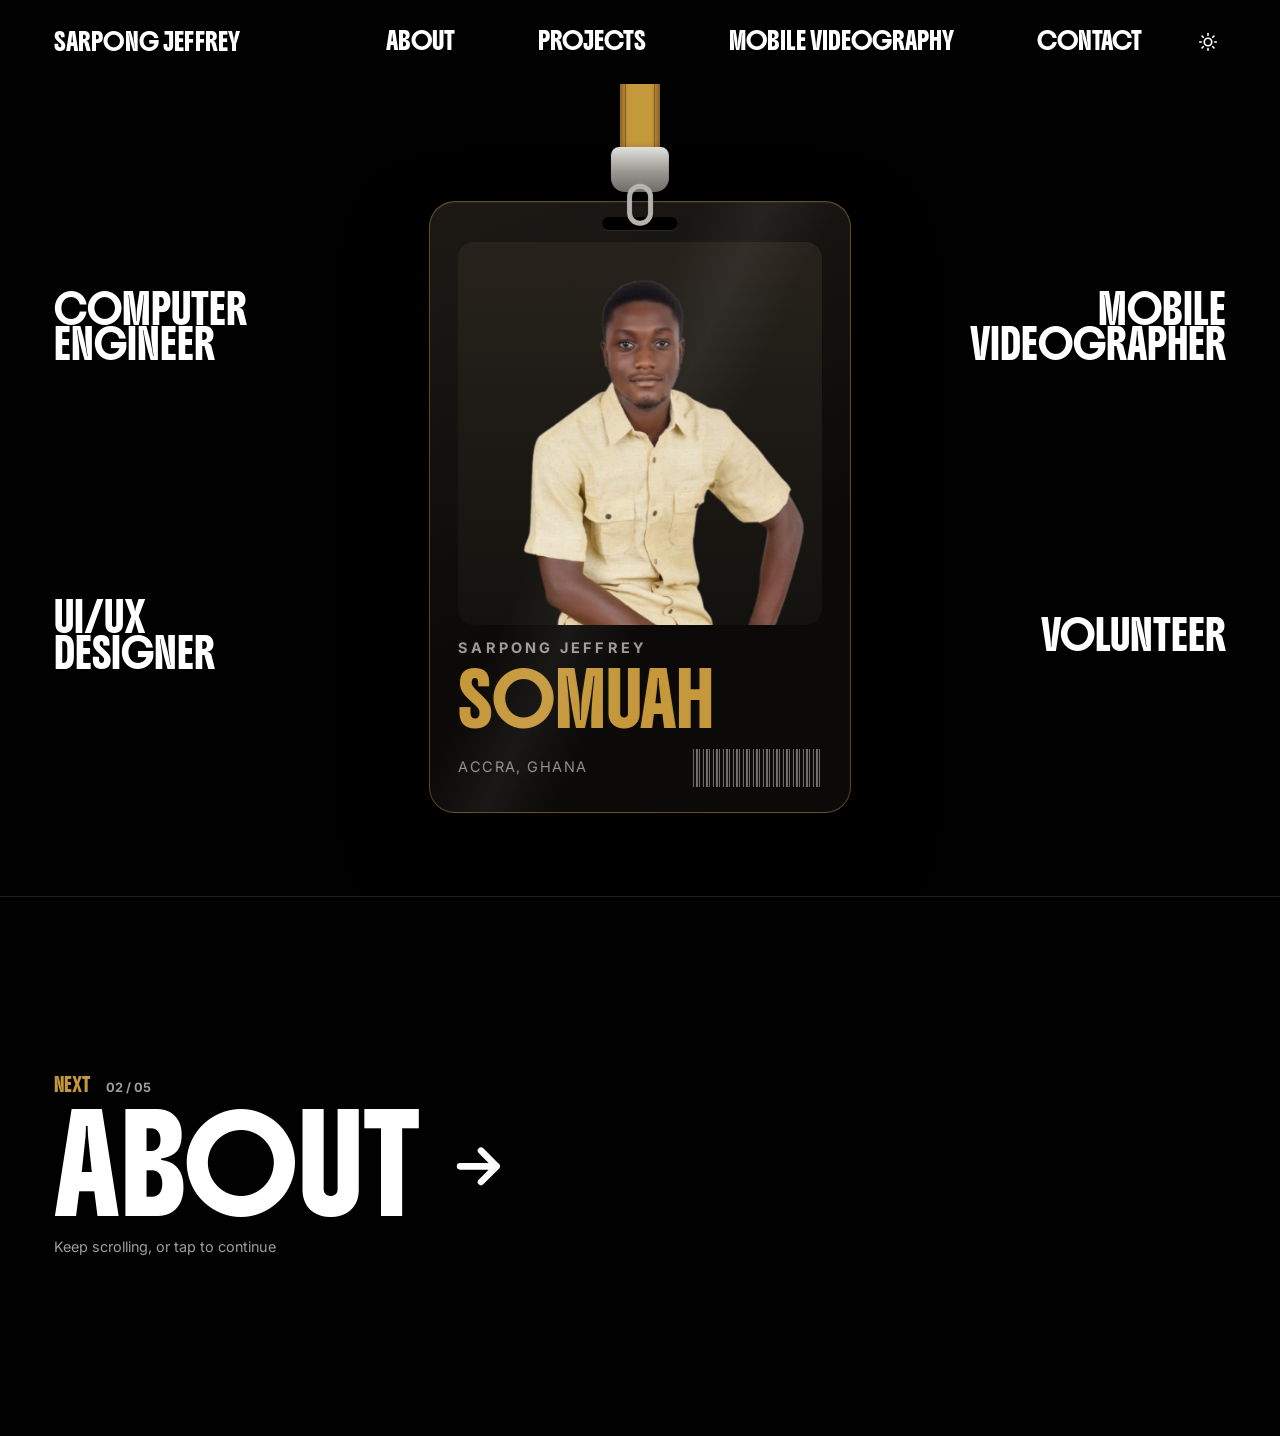
==== commit 8c0232d8: "Turn the now-playing record into a gold gramophone Co-Authored-By: Claude Opus 5.5 <noreply@anthropi" ====
--- a/index.html
+++ b/index.html
@@ -22,7 +22,7 @@
 <link rel="preconnect" href="https://fonts.gstatic.com" crossorigin>
 <link rel="stylesheet" href="https://fonts.googleapis.com/css2?family=Boldonse&family=Inter:wght@400;700&display=swap">
 <script>try { if (localStorage.getItem("theme") === "light") document.documentElement.dataset.theme = "light"; } catch (e) {}</script>
-<link rel="stylesheet" href="css/style.css?v=0d8127ca">
+<link rel="stylesheet" href="css/style.css?v=56930542">
 </head>
 <body>
 
@@ -108,7 +108,7 @@
 
 <!-- Floating now-playing mini-player; main.js fills, peeks and tucks it. -->
 <a class="np" href="https://open.spotify.com/" target="_blank" rel="noopener noreferrer" hidden>
-  <span class="np__disc" aria-hidden="true"><img class="np__art" alt="" width="64" height="64" hidden></span>
+  <span class="np__deck" aria-hidden="true"><svg class="np__gram" viewBox="0 0 48 48"><defs><linearGradient id="npGold" x1="0" y1="0" x2="1" y2="1"><stop offset="0" stop-color="#f6dc95"/><stop offset=".45" stop-color="#c6983c"/><stop offset="1" stop-color="#6e4b14"/></linearGradient><linearGradient id="npBase" x1="0" y1="0" x2="0" y2="1"><stop offset="0" stop-color="#e2b860"/><stop offset="1" stop-color="#7a5418"/></linearGradient><radialGradient id="npBell" cx=".4" cy=".4" r=".7"><stop offset="0" stop-color="#2b1f0a"/><stop offset=".55" stop-color="#7a5418"/><stop offset="1" stop-color="#f0cf80"/></radialGradient></defs><path d="M8 37h26l-2.5 7h-21z" fill="url(#npBase)"/><rect x="6.5" y="34.5" width="29" height="3" rx="1" fill="#f0cf80"/><g transform="translate(20 33.6) scale(1 .3)"><g class="np__spin"><circle r="13" fill="#141210"/><circle r="10.5" fill="none" stroke="#2c2823" stroke-width="1"/><circle r="7.5" fill="none" stroke="#2c2823" stroke-width="1"/><path d="M0 0L12.5-4A13 13 0 0 1 12.5 4z" fill="#fff" opacity=".22"/><circle r="3.6" fill="#c6983c"/></g></g><path d="M31 22.5C34.5 26 32.5 30.5 27.5 32" fill="none" stroke="url(#npGold)" stroke-width="1.9" stroke-linecap="round"/><circle cx="27" cy="32" r="1.7" fill="#e2b860"/><path d="M30.6 21Q23.5 15 21.5 3.7L10.5 20.3Q22 20.6 31.6 23.6z" fill="url(#npGold)"/><ellipse cx="16" cy="12" rx="10" ry="5" transform="rotate(-56.3 16 12)" fill="#f3d58a"/><ellipse cx="16.3" cy="12.2" rx="8.6" ry="3.8" transform="rotate(-56.3 16.3 12.2)" fill="url(#npBell)"/><text class="np__note" x="3" y="9" font-size="7" fill="#e2b860">&#9834;</text><text class="np__note" x="7" y="5" font-size="6" fill="#e2b860">&#9835;</text></svg></span>
   <span class="np__more">
     <span class="np__body">
       <span class="np__text">
@@ -121,6 +121,6 @@
   </span>
 </a>
 
-<script src="js/main.js?v=79698c44"></script>
+<script src="js/main.js?v=aed34235"></script>
 </body>
 </html>
--- a/css/style.css
+++ b/css/style.css
@@ -197,11 +197,12 @@
   margin: 0 auto;
   overflow: hidden;
   /* The ID badge hangs from the top edge with its card centred at --badge-y
-     of the hero's height; its width keeps the card about 60% of that. */
+     of the hero's height; its width keeps the card about 75% of that.
+     The 40vw cap keeps it clear of the role words on narrower windows. */
   --hero-h: max(100vh - 5.5rem, 520px);
   --hero-h: max(100svh - 5.5rem, 520px);
-  --badge-w: min(var(--hero-h) * 0.41, 330px, 64vw);
-  --badge-y: 0.5;
+  --badge-w: min(var(--hero-h) * 0.52, 440px, 40vw);
+  --badge-y: 0.53;
 }
 
 /* --------------------------------------------------------------------------
@@ -1323,7 +1324,7 @@
    -------------------------------------------------------------------------- */
 
 /* A floating mini-player in the bottom-right corner. At rest it is just the
-   record; .np--open slides the track details out beside it (main.js opens
+   gramophone; .np--open slides the track details out beside it (main.js opens
    it for a few seconds on load and on a new track, and on hover or tap).
    .np--away tucks it below the fold while the visitor scrolls down. */
 .np {
@@ -1402,54 +1403,46 @@
 }
 
 /* `hidden` loses to the display rules above and below without this. */
-.np[hidden],
-.np__art[hidden] { display: none; }
-
-/* The record. Grooves are a repeating gradient; the cover art, or a gold
-   label when Last.fm has none, sits in the middle like the paper label.
-   Fixed dark in both themes - it is a record, not a surface. */
-.np__disc {
+.np[hidden] { display: none; }
+
+/* The record player: a small gold gramophone drawn in SVG. While something
+   is playing the record turns and notes drift up out of the horn.
+   Fixed gold in both themes - it is an ornament, not a surface. */
+.np__deck {
   position: relative;
   flex: 0 0 auto;
   width: 2.9rem;
   height: 2.9rem;
-  border-radius: 50%;
-  background:
-    radial-gradient(circle, transparent 0 30%, rgba(255, 255, 255, 0.07) 31% 32%, transparent 33%),
-    repeating-radial-gradient(circle, #121212 0 1.5px, #1d1d1d 1.5px 3px);
-  box-shadow: inset 0 0 0 1px rgba(255, 255, 255, 0.08);
-}
-
-/* Gold label: shown when there is no art, and as the backing under it. */
-.np__disc::before {
-  content: "";
-  position: absolute;
-  inset: 27%;
-  border-radius: 50%;
-  background: #c6983c;
-}
-
-/* Spindle hole, above everything. */
-.np__disc::after {
-  content: "";
-  position: absolute;
-  inset: 46%;
-  border-radius: 50%;
-  background: #010101;
-  z-index: 2;
-}
-
-.np__art {
-  position: absolute;
-  inset: 22%;
-  width: 56%;
-  height: 56%;
-  border-radius: 50%;
-  object-fit: cover;
-  z-index: 1;
-}
-
-.np--playing .np__disc { animation: np-spin 3.2s linear infinite; }
+}
+
+.np__gram {
+  display: block;
+  width: 100%;
+  height: 100%;
+  overflow: visible;
+  filter: drop-shadow(0 2px 4px rgba(0, 0, 0, 0.45));
+}
+
+.np__spin {
+  transform-box: fill-box;
+  transform-origin: center;
+}
+
+.np--playing .np__spin { animation: np-spin 3.2s linear infinite; }
+
+.np__note {
+  opacity: 0;
+  transform-box: fill-box;
+}
+
+.np--playing .np__note { animation: np-note 2.4s ease-out infinite; }
+.np--playing .np__note + .np__note { animation-delay: 1.2s; }
+
+@keyframes np-note {
+  0%   { opacity: 0; translate: 3px 4px; }
+  25%  { opacity: 1; }
+  100% { opacity: 0; translate: -2px -5px; }
+}
 
 .np__text {
   display: flex;
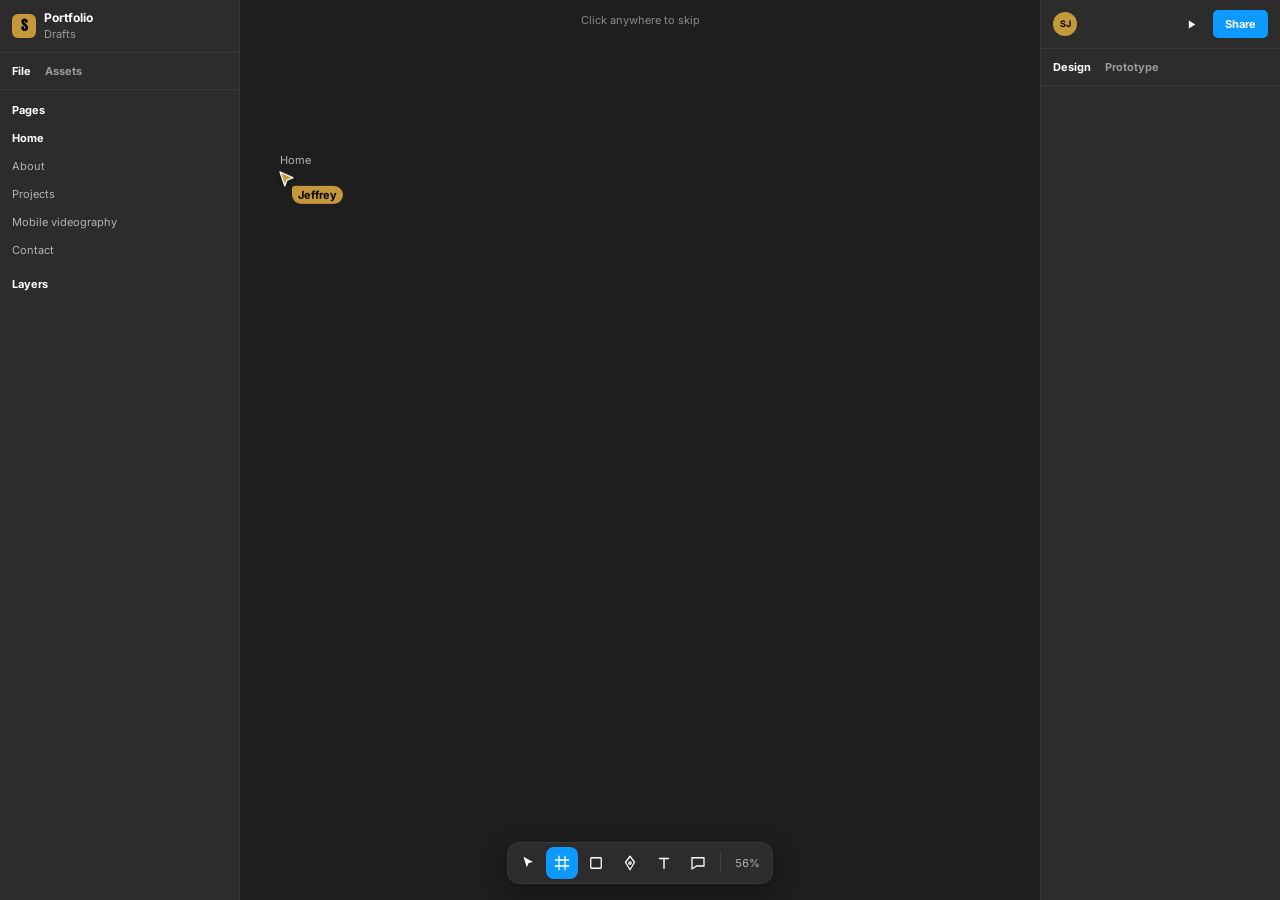
==== commit bbbafb17: "Build the home page in a Figma-style editor intro; fix half-width laptop view The home page now open" ====
--- a/index.html
+++ b/index.html
@@ -22,10 +22,78 @@
 <link rel="preconnect" href="https://fonts.gstatic.com" crossorigin>
 <link rel="stylesheet" href="https://fonts.googleapis.com/css2?family=Boldonse&family=Inter:wght@400;700&display=swap">
 <script>try { if (localStorage.getItem("theme") === "light") document.documentElement.dataset.theme = "light"; } catch (e) {}</script>
-<link rel="stylesheet" href="css/style.css?v=56930542">
+<!-- The "built in Figma" intro plays once per visit (per tab session), and
+     never for reduced motion. Deciding here, before first paint, keeps the
+     page from flashing first. The timeout is a failsafe in case main.js
+     never runs to remove it. -->
+<script>try { if (!matchMedia("(prefers-reduced-motion: reduce)").matches && !sessionStorage.getItem("figma-seen")) { document.documentElement.classList.add("figma-pending"); window.figmaFailsafe = setTimeout(function () { document.documentElement.classList.remove("figma-pending"); }, 10000); } } catch (e) {}</script>
+<link rel="stylesheet" href="css/style.css?v=a2ccef64">
 </head>
 <body>
 
+<!-- Intro: the page shown being built in a Figma-style editor. While <html>
+     has .figma-pending, .fig-frame is shrunk onto the canvas between these
+     panels; main.js walks the cursor through placing each layer, then
+     "presents" and removes all of this. Without JS it is never shown. -->
+<div class="fig" aria-hidden="true">
+  <div class="fig__top">
+    <span class="fig__logo">S</span>
+    <span><b>Portfolio</b> <small>/ Home</small></span>
+    <span class="fig__play"><svg viewBox="0 0 24 24" fill="currentColor"><path d="M7 4.5v15l12-7.5z"/></svg></span>
+    <span class="fig__sharebtn">Share</span>
+  </div>
+
+  <aside class="fig__left">
+    <div class="fig__file">
+      <span class="fig__logo">S</span>
+      <span><b>Portfolio</b><small>Drafts</small></span>
+    </div>
+    <div class="fig__tabs"><span class="is-on">File</span><span>Assets</span></div>
+    <p class="fig__head">Pages</p>
+    <ul class="fig__pages">
+      <li class="is-on">Home</li>
+      <li>About</li>
+      <li>Projects</li>
+      <li>Mobile videography</li>
+      <li>Contact</li>
+    </ul>
+    <p class="fig__head">Layers</p>
+    <ul class="fig__layers"></ul>
+  </aside>
+
+  <aside class="fig__right">
+    <div class="fig__share">
+      <span class="fig__avatar">SJ</span>
+      <span class="fig__play"><svg viewBox="0 0 24 24" fill="currentColor"><path d="M7 4.5v15l12-7.5z"/></svg></span>
+      <span class="fig__sharebtn">Share</span>
+    </div>
+    <div class="fig__tabs"><span class="is-on">Design</span><span>Prototype</span></div>
+    <div class="fig__props"></div>
+  </aside>
+
+  <div class="fig__toolbar">
+    <span class="fig__tool is-on" data-tool="move"><svg viewBox="0 0 24 24" fill="currentColor"><path d="M6 3.5l12.5 7-5.6 1.6-2.6 5.4z"/></svg></span>
+    <span class="fig__tool" data-tool="frame"><svg viewBox="0 0 24 24" fill="none" stroke="currentColor" stroke-width="1.7" stroke-linecap="round"><path d="M8 3v18M16 3v18M3 8h18M3 16h18"/></svg></span>
+    <span class="fig__tool"><svg viewBox="0 0 24 24" fill="none" stroke="currentColor" stroke-width="1.7"><rect x="5" y="5" width="14" height="14" rx="1"/></svg></span>
+    <span class="fig__tool"><svg viewBox="0 0 24 24" fill="none" stroke="currentColor" stroke-width="1.7" stroke-linejoin="round"><path d="M12 3l6 8-6 10-6-10z"/><circle cx="12" cy="12" r="1.6"/></svg></span>
+    <span class="fig__tool"><svg viewBox="0 0 24 24" fill="none" stroke="currentColor" stroke-width="1.9" stroke-linecap="round"><path d="M6 6h12M12 6v13"/></svg></span>
+    <span class="fig__tool"><svg viewBox="0 0 24 24" fill="none" stroke="currentColor" stroke-width="1.7" stroke-linejoin="round"><path d="M4 5h16v11H10l-6 4z"/></svg></span>
+    <span class="fig__div"></span>
+    <span class="fig__zoom">100%</span>
+  </div>
+
+  <p class="fig__skip">Click anywhere to skip</p>
+  <span class="fig__label">Home</span>
+  <div class="fig__sel"><i></i><i></i><i></i><i></i><span class="fig__size"></span></div>
+  <div class="fig__cursor">
+    <svg viewBox="0 0 18 18"><path d="M2 2l4.8 14 2.3-5.9L15 7.8z" fill="#c6983c" stroke="#fff" stroke-width="1.3" stroke-linejoin="round"/></svg>
+    <span>Jeffrey</span>
+  </div>
+</div>
+
+<!-- The whole page, wrapped so the intro can place it on the canvas as one
+     frame. Once the intro has gone this is a plain block. -->
+<div class="fig-frame">
 <header>
   <nav class="nav" aria-label="Primary">
     <a class="nav__brand" href="index.html">SARPONG JEFFREY</a>
@@ -101,6 +169,7 @@
   <span class="next__hint">Keep scrolling, or tap to continue</span>
   <span class="next__bar" aria-hidden="true"></span>
 </a>
+</div>
 <!-- Back to top; main.js shows it once the visitor is well down the page. -->
 <button class="totop" type="button" aria-label="Back to top" hidden>
   <svg viewBox="0 0 24 24" fill="none" stroke="currentColor" stroke-width="2.5" stroke-linecap="round" stroke-linejoin="round" aria-hidden="true"><path d="M12 19V5M6 11l6-6 6 6"/></svg>
@@ -121,6 +190,6 @@
   </span>
 </a>
 
-<script src="js/main.js?v=aed34235"></script>
+<script src="js/main.js?v=316f2c55"></script>
 </body>
 </html>
--- a/css/style.css
+++ b/css/style.css
@@ -908,6 +908,78 @@
 
 .reel:hover .reel__play { scale: 1.08; }
 
+/* Two groups of reels: a few large picks in a strip that scrolls sideways,
+   then the rest of the catalogue in the grid above. */
+.works + .works { margin-top: clamp(2.5rem, 6vw, 4.5rem); }
+
+.works__head {
+  display: flex;
+  align-items: center;
+  justify-content: space-between;
+  gap: 1rem;
+  margin-bottom: 1rem;
+}
+
+.works__head .section-heading { margin: 0; }
+
+.works__nav { display: flex; gap: 0.5rem; }
+
+.works__arrow {
+  display: grid;
+  place-items: center;
+  width: 2.6rem;
+  height: 2.6rem;
+  padding: 0;
+  border: 1px solid var(--hairline);
+  border-radius: 50%;
+  background: var(--np-bg);
+  color: var(--fg);
+  cursor: pointer;
+  transition: border-color 0.25s ease, color 0.25s ease, opacity 0.25s ease;
+}
+
+.works__arrow svg { width: 1.1rem; height: 1.1rem; }
+
+.works__arrow:hover,
+.works__arrow:focus-visible { border-color: var(--gold-solid); color: var(--gold-solid); }
+
+.works__arrow:disabled { opacity: 0.35; cursor: default; border-color: var(--hairline); color: var(--fg); }
+
+/* Each card is most of the strip's width, so the next one peeks in at the
+   edge and shows there is more to scroll to. */
+.reels--featured {
+  display: flex;
+  gap: clamp(0.75rem, 1.8vw, 1.5rem);
+  overflow-x: auto;
+  overscroll-behavior-x: contain;
+  scroll-snap-type: x mandatory;
+  scroll-behavior: smooth;
+  scrollbar-width: none;
+}
+
+.reels--featured::-webkit-scrollbar { display: none; }
+
+.reels--featured > li {
+  flex: 0 0 min(78%, 760px);
+  scroll-snap-align: start;
+}
+
+.reels--featured .reel { aspect-ratio: 16 / 9; }
+
+.reels--featured .reel__play { width: clamp(56px, 14%, 88px); }
+
+.reel__num {
+  position: absolute;
+  left: clamp(0.9rem, 2vw, 1.4rem);
+  bottom: clamp(0.7rem, 1.6vw, 1.1rem);
+  z-index: 1;
+  font-family: var(--display);
+  font-size: clamp(1.1rem, 2.4vw, 2rem);
+  line-height: 1.3;
+  color: #c6983c;
+  text-shadow: 0 2px 10px rgba(0, 0, 0, 0.6);
+}
+
 /* "Exporting" intro, after CapCut's export screen. Shown only while <html>
    has .export-pending (set in the page's <head>); main.js fills the ring,
    then swaps that class for .export--leaving to fade it out. */
@@ -990,6 +1062,397 @@
   font-family: var(--body);
   font-size: 0.85rem;
   color: var(--muted);
+}
+
+/* --------------------------------------------------------------------------
+   "Built in Figma" intro on the home page. While <html> has .figma-pending
+   (set in the page's <head>), the page (.fig-frame) is scaled onto a grey
+   canvas between editor panels; main.js sets --fx/--fy/--fs, then moves the
+   cursor, draws the frame and places each layer (.fig-placed). Presenting
+   adds .fig-present: the panels slide away and the frame zooms to full size.
+   The editor chrome keeps Figma's own dark greys and selection blue, so it
+   reads as the tool; only the cursor and avatar carry the site's gold.
+   -------------------------------------------------------------------------- */
+
+.fig { display: none; }
+
+.figma-pending,
+.figma-pending body { overflow: hidden; background: #1e1e1e; }
+
+.figma-pending .fig {
+  position: fixed;
+  inset: 0;
+  z-index: 100;
+  display: block;
+  font-family: var(--body);
+  font-size: 11px;
+  line-height: 16px;
+  color: #fff;
+  cursor: default;
+  -webkit-user-select: none;
+  user-select: none;
+}
+
+.figma-pending .fig-frame {
+  position: fixed;
+  top: 0;
+  left: 0;
+  width: var(--fw, 100vw);
+  height: var(--fh, 100vh);
+  overflow: hidden;
+  background: var(--bg);
+  transform-origin: 0 0;
+  transform: translate(var(--fx, 0px), var(--fy, 0px)) scale(var(--fs, 1));
+  /* Hidden until the cursor drags it out from its top-left corner. */
+  clip-path: inset(0 100% 100% 0);
+  transition:
+    transform 0.75s cubic-bezier(0.65, 0, 0.25, 1),
+    clip-path 0.7s cubic-bezier(0.45, 0, 0.25, 1);
+}
+
+.figma-pending .fig-frame.fig-drawn { clip-path: inset(0); }
+
+/* Layers wait, unseen and unanimated, until the cursor places them. */
+.figma-pending .fig-frame .nav,
+.figma-pending .badge,
+.figma-pending .hero__tag { visibility: hidden; animation-play-state: paused; }
+
+.figma-pending .fig-frame .fig-placed { visibility: visible; animation-play-state: running; }
+
+/* The canvas between the panels is see-through; keep the floating corner
+   controls from showing on it. */
+.figma-pending .np,
+.figma-pending .totop { visibility: hidden; }
+
+/* Placed, each plays its own entrance at once. Not tied to .figma-pending:
+   changing the delays when that class goes would jump any entrance still
+   running back to an earlier frame. */
+.badge.fig-placed { animation-delay: 0s, 0.9s; }
+.hero__tag.fig-placed { animation-delay: 0s; }
+.nav.fig-placed { animation: fig-pop 0.35s ease both; }
+
+@keyframes fig-pop {
+  from { opacity: 0; transform: scale(0.98); }
+}
+
+.fig__left,
+.fig__right {
+  position: absolute;
+  top: 0;
+  bottom: 0;
+  width: 240px;
+  display: flex;
+  flex-direction: column;
+  background: #2c2c2c;
+  transition: transform 0.5s cubic-bezier(0.65, 0, 0.35, 1);
+}
+
+.fig__left { left: 0; border-right: 1px solid #383838; }
+.fig__right { right: 0; border-left: 1px solid #383838; }
+
+.fig__top { display: none; }
+
+.fig__file,
+.fig__share {
+  display: flex;
+  align-items: center;
+  gap: 8px;
+  padding: 10px 12px;
+  border-bottom: 1px solid #383838;
+}
+
+.fig__file b { display: block; font-size: 12px; }
+.fig__file small,
+.fig__top small { color: #9a9a9a; font-size: 11px; }
+
+.fig__logo,
+.fig__avatar {
+  flex: none;
+  display: grid;
+  place-items: center;
+  width: 24px;
+  height: 24px;
+  background: #c6983c;
+  color: #010101;
+  font-weight: 700;
+}
+
+.fig__logo { border-radius: 6px; font-family: var(--display); font-size: 10px; }
+.fig__avatar { border-radius: 50%; font-size: 9px; }
+
+.fig__play {
+  display: grid;
+  place-items: center;
+  width: 28px;
+  height: 28px;
+  margin-left: auto;
+  border-radius: 5px;
+  transition: background-color 0.15s ease;
+}
+
+.fig__play svg { width: 13px; height: 13px; }
+.fig__play.is-on { background: #4a4a4a; }
+
+.fig__sharebtn {
+  display: grid;
+  place-items: center;
+  height: 28px;
+  padding: 0 12px;
+  border-radius: 5px;
+  background: #0d99ff;
+  font-weight: 700;
+}
+
+.fig__tabs {
+  display: flex;
+  gap: 14px;
+  padding: 10px 12px;
+  border-bottom: 1px solid #383838;
+  color: #9a9a9a;
+  font-weight: 700;
+}
+
+.fig__tabs .is-on { color: #fff; }
+
+.fig__head,
+.fig__ptype {
+  margin: 0;
+  padding: 12px 12px 6px;
+  font-weight: 700;
+}
+
+.fig__pages,
+.fig__layers {
+  list-style: none;
+  margin: 0;
+  padding: 0 4px;
+}
+
+.fig__pages li,
+.fig__layer {
+  display: flex;
+  align-items: center;
+  gap: 8px;
+  height: 28px;
+  padding: 0 8px;
+  border-radius: 5px;
+  white-space: nowrap;
+  overflow: hidden;
+}
+
+.fig__pages li { color: #b3b3b3; }
+.fig__pages .is-on { color: #fff; font-weight: 700; }
+
+.fig__layer { animation: fig-row 0.25s ease both; }
+.fig__layer--child { padding-left: 26px; }
+.fig__layer.is-on { background: rgba(13, 153, 255, 0.28); }
+.fig__layer svg { flex: none; width: 12px; height: 12px; color: #b3b3b3; }
+.fig__layer--comp { color: #c9a8ff; }
+.fig__layer--comp svg { color: #9747ff; }
+
+@keyframes fig-row {
+  from { opacity: 0; transform: translateX(-6px); }
+}
+
+.fig__props > * { animation: fig-fade 0.2s ease both; }
+
+@keyframes fig-fade { from { opacity: 0; } }
+
+.fig__grid {
+  display: grid;
+  grid-template-columns: 1fr 1fr;
+  gap: 8px;
+  padding: 0 12px;
+}
+
+.fig__field,
+.fig__fill {
+  display: flex;
+  align-items: center;
+  gap: 8px;
+  height: 28px;
+  padding: 0 8px;
+  border-radius: 5px;
+  background: #383838;
+  font-variant-numeric: tabular-nums;
+  white-space: nowrap;
+}
+
+.fig__field em { font-style: normal; color: #9a9a9a; }
+.fig__field--wide { margin: 0 12px 8px; }
+.fig__fill { margin: 0 12px; }
+
+.fig__fill i {
+  width: 14px;
+  height: 14px;
+  border-radius: 3px;
+  box-shadow: inset 0 0 0 1px rgba(255, 255, 255, 0.2);
+}
+
+.fig__fill span { margin-left: auto; color: #9a9a9a; }
+
+/* UI3-style floating toolbar, centred under the canvas. */
+.fig__toolbar {
+  position: absolute;
+  left: 50%;
+  bottom: 16px;
+  translate: -50% 0;
+  display: flex;
+  align-items: center;
+  gap: 2px;
+  padding: 4px;
+  border: 1px solid #383838;
+  border-radius: 12px;
+  background: #2c2c2c;
+  box-shadow: 0 8px 24px rgba(0, 0, 0, 0.4);
+  transition: transform 0.5s cubic-bezier(0.65, 0, 0.35, 1), opacity 0.4s ease;
+}
+
+.fig__tool {
+  display: grid;
+  place-items: center;
+  width: 32px;
+  height: 32px;
+  border-radius: 8px;
+  transition: background-color 0.15s ease;
+}
+
+.fig__tool svg { width: 18px; height: 18px; }
+.fig__tool.is-on { background: #0d99ff; }
+
+.fig__div { width: 1px; height: 20px; margin: 0 4px; background: #444; }
+
+.fig__zoom {
+  padding: 0 8px;
+  color: #b3b3b3;
+  font-variant-numeric: tabular-nums;
+}
+
+.fig__skip {
+  position: absolute;
+  top: 12px;
+  left: 50%;
+  translate: -50% 0;
+  margin: 0;
+  color: #8a8a8a;
+  white-space: nowrap;
+}
+
+.fig__label {
+  position: absolute;
+  top: 0;
+  left: 0;
+  color: #b3b3b3;
+  white-space: nowrap;
+}
+
+/* Selection box, with corner handles and the W x H tag under it. */
+.fig__sel {
+  position: absolute;
+  top: 0;
+  left: 0;
+  width: 0;
+  height: 0;
+  border: 1px solid #0d99ff;
+  opacity: 0;
+  transition-property: transform, width, height;
+  transition-timing-function: cubic-bezier(0.45, 0, 0.25, 1);
+}
+
+.fig__sel.is-on { opacity: 1; }
+
+.fig__sel i {
+  position: absolute;
+  width: 7px;
+  height: 7px;
+  border: 1px solid #0d99ff;
+  background: #fff;
+}
+
+.fig__sel i:nth-child(1) { left: -4px; top: -4px; }
+.fig__sel i:nth-child(2) { right: -4px; top: -4px; }
+.fig__sel i:nth-child(3) { left: -4px; bottom: -4px; }
+.fig__sel i:nth-child(4) { right: -4px; bottom: -4px; }
+
+.fig__size {
+  position: absolute;
+  top: calc(100% + 7px);
+  left: 50%;
+  translate: -50% 0;
+  padding: 0 4px;
+  border-radius: 3px;
+  background: #0d99ff;
+  font-size: 10px;
+  white-space: nowrap;
+  font-variant-numeric: tabular-nums;
+}
+
+/* Multiplayer cursor: its tip is the svg's (2, 2), placed by main.js. */
+.fig__cursor {
+  position: absolute;
+  top: -2px;
+  left: -2px;
+  transition-property: transform;
+  transition-timing-function: cubic-bezier(0.45, 0, 0.25, 1);
+  will-change: transform;
+}
+
+.fig__cursor svg {
+  display: block;
+  width: 18px;
+  height: 18px;
+  transform-origin: 2px 2px;
+  filter: drop-shadow(0 1px 2px rgba(0, 0, 0, 0.45));
+}
+
+.fig__cursor span {
+  position: absolute;
+  top: 16px;
+  left: 14px;
+  padding: 1px 6px;
+  border-radius: 3px 9px 9px 9px;
+  background: #c6983c;
+  color: #010101;
+  font-weight: 700;
+  white-space: nowrap;
+}
+
+.fig__cursor.is-click svg { animation: fig-click 0.2s ease; }
+
+@keyframes fig-click { 50% { transform: scale(0.78); } }
+
+/* Present: the editor clears away and the frame zooms up to the screen. */
+.fig-present .fig__left { transform: translateX(-100%); }
+.fig-present .fig__right { transform: translateX(100%); }
+.fig-present .fig__top { transform: translateY(-100%); }
+.fig-present .fig__toolbar { transform: translateY(160%); opacity: 0; }
+
+.fig-present .fig__sel,
+.fig-present .fig__cursor,
+.fig-present .fig__label,
+.fig-present .fig__skip { visibility: hidden; }
+
+@media (max-width: 900px) {
+  .fig__left,
+  .fig__right { display: none; }
+
+  .fig__top {
+    position: absolute;
+    top: 0;
+    left: 0;
+    right: 0;
+    height: 44px;
+    display: flex;
+    align-items: center;
+    gap: 8px;
+    padding: 0 12px;
+    border-bottom: 1px solid #383838;
+    background: #2c2c2c;
+    transition: transform 0.5s cubic-bezier(0.65, 0, 0.35, 1);
+  }
+
+  .fig__top b { font-size: 12px; }
+  .fig__skip { top: auto; bottom: 64px; }
 }
 
 /* Reel player — a TikTok embed in a modal <dialog>. The reels are vertical,
@@ -1360,13 +1823,6 @@
   translate: 0 calc(100% + 2.5rem);
   opacity: 0;
   pointer-events: none;
-}
-
-/* On a phone's home page, clear of the role words in the bottom corners:
-   their bottom offset (.hero__tag--bl), plus two lines at the largest size
-   there (0.95rem x 1.3), plus a gap. */
-@media (max-width: 900px) {
-  :root:has(.hero) { --np-bottom: calc(clamp(1rem, 4.6vh, 3.1rem) + 2.5rem + 0.75rem); }
 }
 
 /* Out of the way of the full-screen phone menu. */
@@ -1625,32 +2081,60 @@
 
   .nav__menu[data-collapsed="true"] { display: none; }
 
-  .nav__brand, .nav__link, .hero__tag { font-size: 0.8rem; }
-
+  .nav__brand, .nav__link { font-size: 0.8rem; }
+
+  /* On a phone there is no room for words beside the card: squeezed into
+     the corners they ran into the strap and floated far below the card. So
+     the hero becomes a plain column instead - the badge on a short strap,
+     then the four roles in a two-by-two grid under it. Only below 640px:
+     a laptop window at half width keeps the roles beside the card, which
+     leaves room for a much bigger card than the column can fit. */
+  @media (max-width: 640px) {
   .hero {
-    height: calc(100vh - 4.5rem);
-    height: calc(100svh - 4.5rem);
-    min-height: 460px;
+    height: auto;
+    min-height: 0;
+    display: grid;
+    grid-template-columns: repeat(2, minmax(0, 1fr));
+    column-gap: 1rem;
+    row-gap: 1rem;
+    align-items: start;
+    /* The bottom padding keeps the last row clear of the floating player. */
+    padding: 0 var(--gutter) 6.5rem;
+    /* Small enough that the card and both rows of roles fit the first
+       screen above the player (about 25rem of nav, strap, roles and player
+       besides the card), but never so small the card stops reading. The
+       floor is 46vw on a phone but stops at 13rem: on a short, wide-ish
+       window (a laptop browser not at full width) 46vw made the card too
+       tall to leave room for the roles. */
+    --badge-w: min(76vw, 340px, max(min(46vw, 13rem), (100vh - 25rem) / 1.45));
+    --badge-w: min(76vw, 340px, max(min(46vw, 13rem), (100svh - 25rem) / 1.45));
   }
 
-  /* Card centred a little above the middle, clear of the tags. */
-  .hero {
-    --hero-h: max(100vh - 4.5rem, 460px);
-    --hero-h: max(100svh - 4.5rem, 460px);
-    --badge-w: min(var(--hero-h) * 0.37, 66vw, 300px);
-    --badge-y: 0.45;
+  .badge {
+    position: relative;
+    top: auto;
+    left: auto;
+    translate: none;
+    grid-column: 1 / -1;
+    justify-self: center;
+    margin-bottom: 0.5rem;
   }
 
-  /* No room beside the card here, so the upper pair moves up either side
-     of the strap and the lower pair drops to the bottom corners. */
+  .badge__strap { height: clamp(2rem, 6vh, 3.5rem); }
+
   .hero__tag {
-    top: 1.25rem;
+    position: static;
     translate: none;
-    font-size: clamp(0.7rem, 3.5vw, 0.95rem);
+    font-size: clamp(0.78rem, 3.7vw, 1rem);
+    line-height: 1.45;
+    white-space: normal;
+    padding-top: 0.75rem;
+    border-top: 1px solid var(--hairline);
   }
 
-  .hero__tag--bl,
-  .hero__tag--br { top: auto; bottom: clamp(1rem, 4.6vh, 3.1rem); }
+  .hero__tag--tr,
+  .hero__tag--br { text-align: right; }
+  }
 
   /* Single column. The heading leads so the page reads before it is scrolled;
      the portrait follows it rather than pushing it below the fold. */
@@ -1697,6 +2181,11 @@
   .reels { grid-template-columns: repeat(2, minmax(0, 1fr)); }
 
   .reel { border-radius: 14px; }
+
+  /* Bigger picks on a phone: taller crops, nearly the full width each. */
+  .reels--featured > li { flex-basis: 86%; }
+  .reels--featured .reel { aspect-ratio: 4 / 3; }
+  .works__arrow { width: 2.2rem; height: 2.2rem; }
 }
 
 @media (max-width: 560px) {
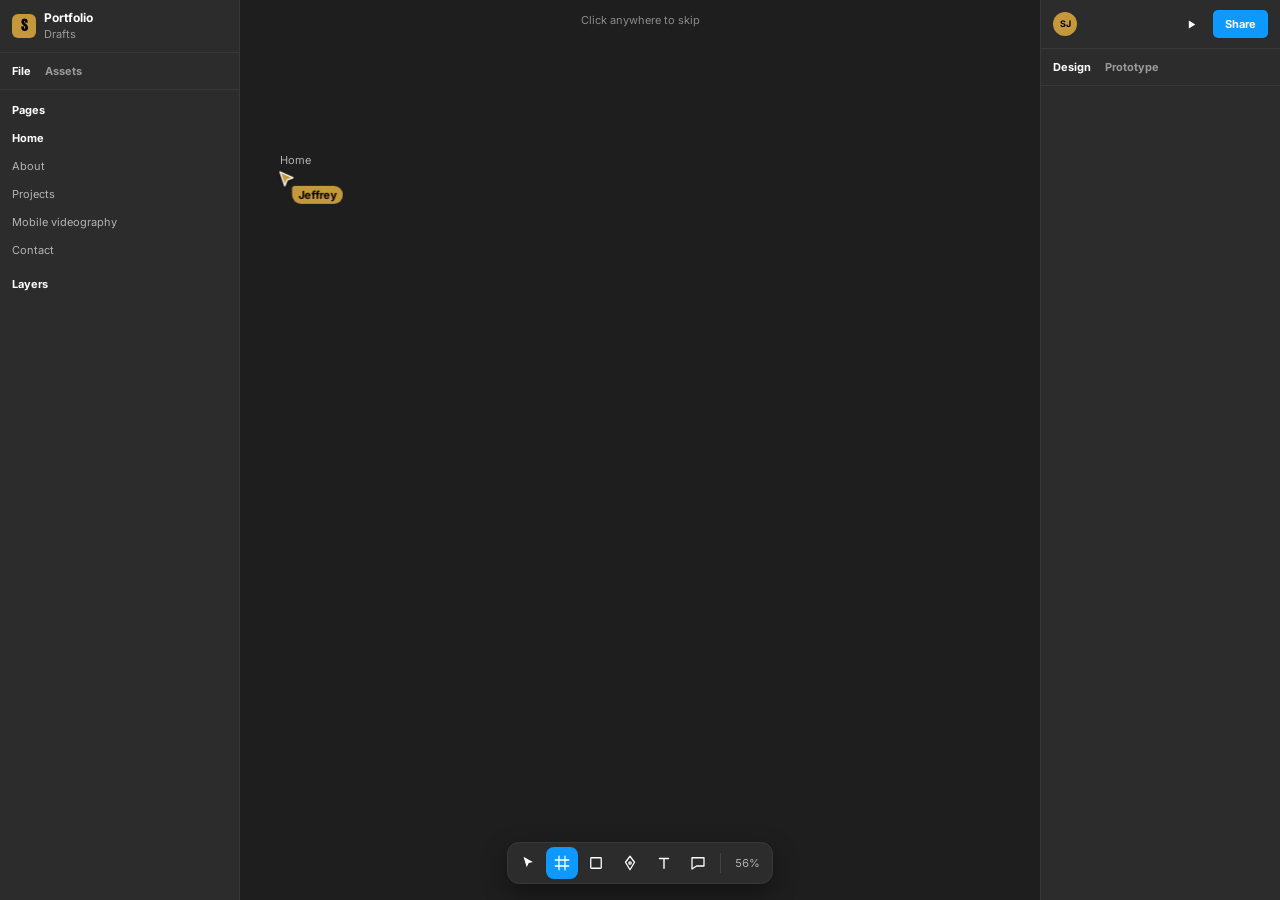
==== commit 5a809a74: "Revert the phone home page to the stacked layout Phones (below 640px) go back to the card on top wit" ====
--- a/index.html
+++ b/index.html
@@ -27,7 +27,7 @@
      page from flashing first. The timeout is a failsafe in case main.js
      never runs to remove it. -->
 <script>try { if (!matchMedia("(prefers-reduced-motion: reduce)").matches && !sessionStorage.getItem("figma-seen")) { document.documentElement.classList.add("figma-pending"); window.figmaFailsafe = setTimeout(function () { document.documentElement.classList.remove("figma-pending"); }, 10000); } } catch (e) {}</script>
-<link rel="stylesheet" href="css/style.css?v=a2ccef64">
+<link rel="stylesheet" href="css/style.css?v=e8960da2">
 </head>
 <body>
 
--- a/css/style.css
+++ b/css/style.css
@@ -2087,8 +2087,7 @@
      the corners they ran into the strap and floated far below the card. So
      the hero becomes a plain column instead - the badge on a short strap,
      then the four roles in a two-by-two grid under it. Only below 640px:
-     a laptop window at half width keeps the roles beside the card, which
-     leaves room for a much bigger card than the column can fit. */
+     a laptop window at half width keeps the roles beside the card. */
   @media (max-width: 640px) {
   .hero {
     height: auto;
@@ -2102,12 +2101,9 @@
     padding: 0 var(--gutter) 6.5rem;
     /* Small enough that the card and both rows of roles fit the first
        screen above the player (about 25rem of nav, strap, roles and player
-       besides the card), but never so small the card stops reading. The
-       floor is 46vw on a phone but stops at 13rem: on a short, wide-ish
-       window (a laptop browser not at full width) 46vw made the card too
-       tall to leave room for the roles. */
-    --badge-w: min(76vw, 340px, max(min(46vw, 13rem), (100vh - 25rem) / 1.45));
-    --badge-w: min(76vw, 340px, max(min(46vw, 13rem), (100svh - 25rem) / 1.45));
+       besides the card), but never so small the card stops reading. */
+    --badge-w: min(76vw, 340px, max(46vw, (100vh - 25rem) / 1.45));
+    --badge-w: min(76vw, 340px, max(46vw, (100svh - 25rem) / 1.45));
   }
 
   .badge {
